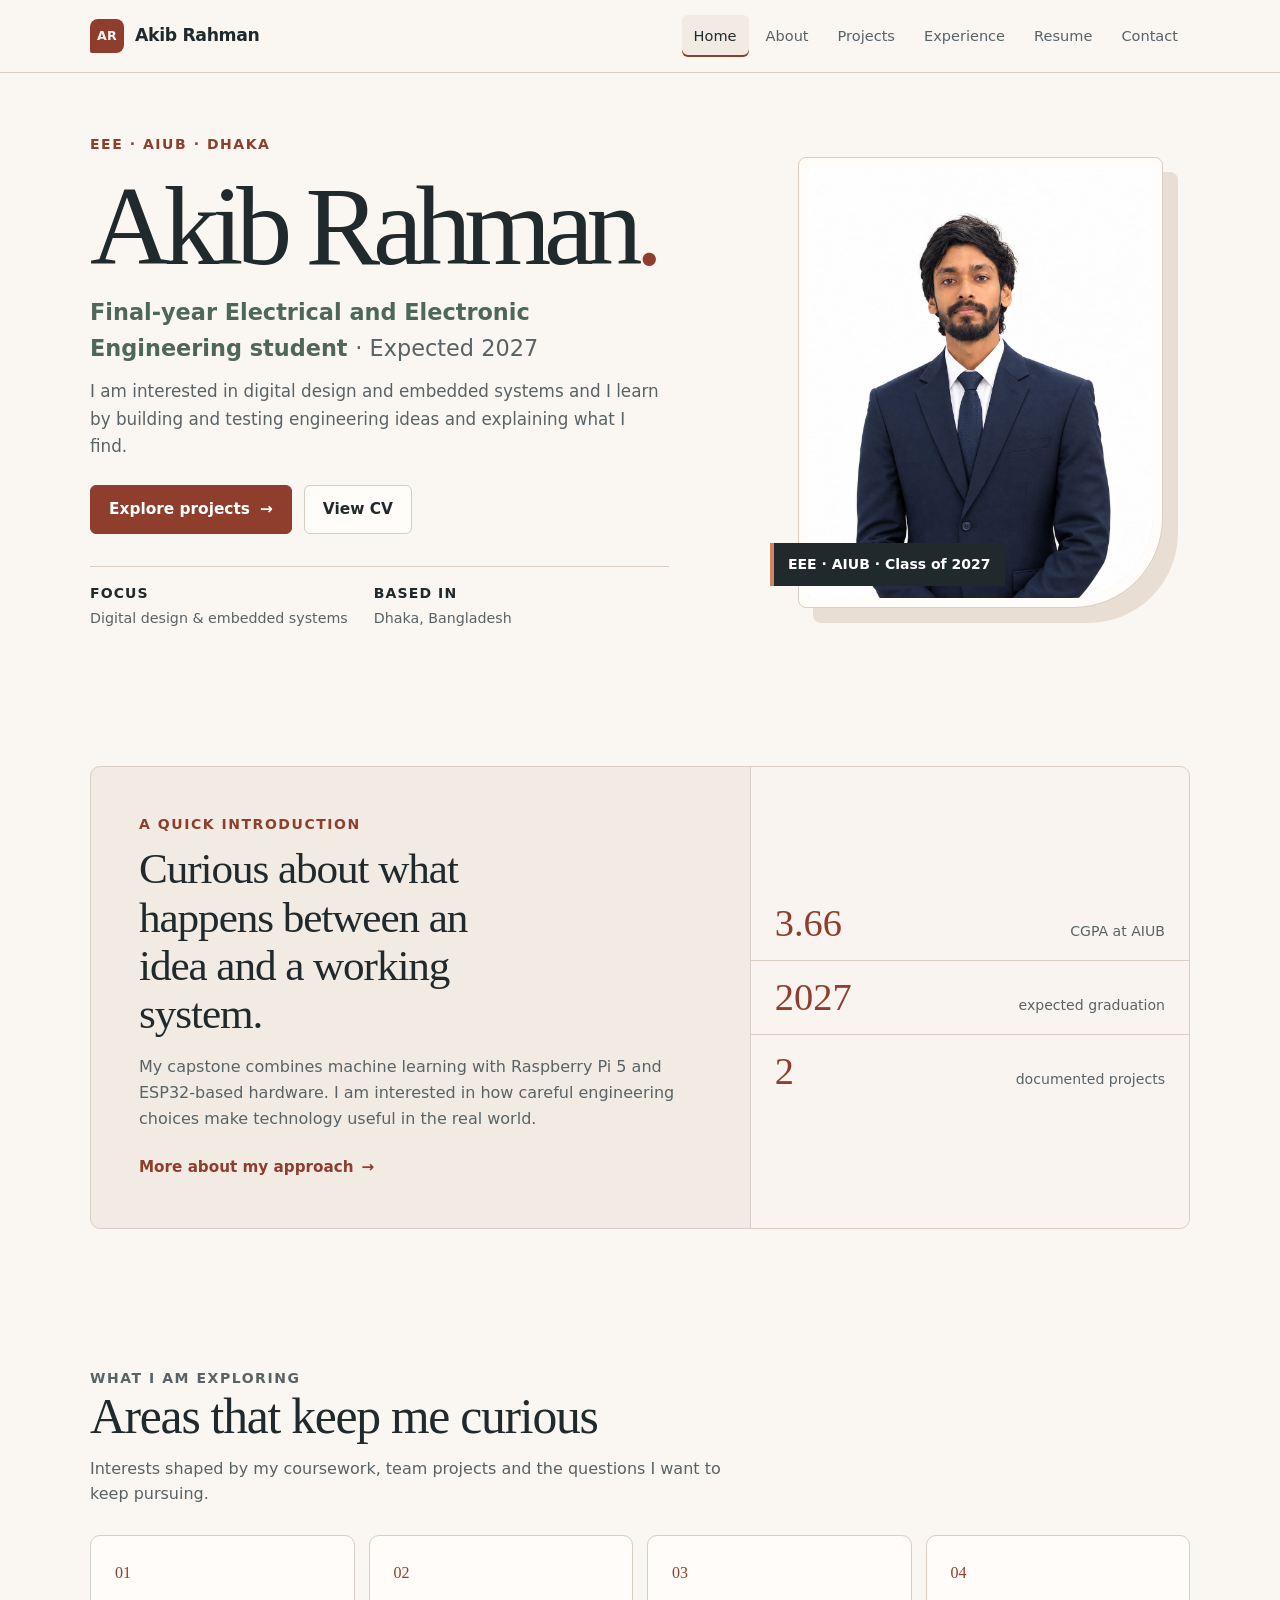
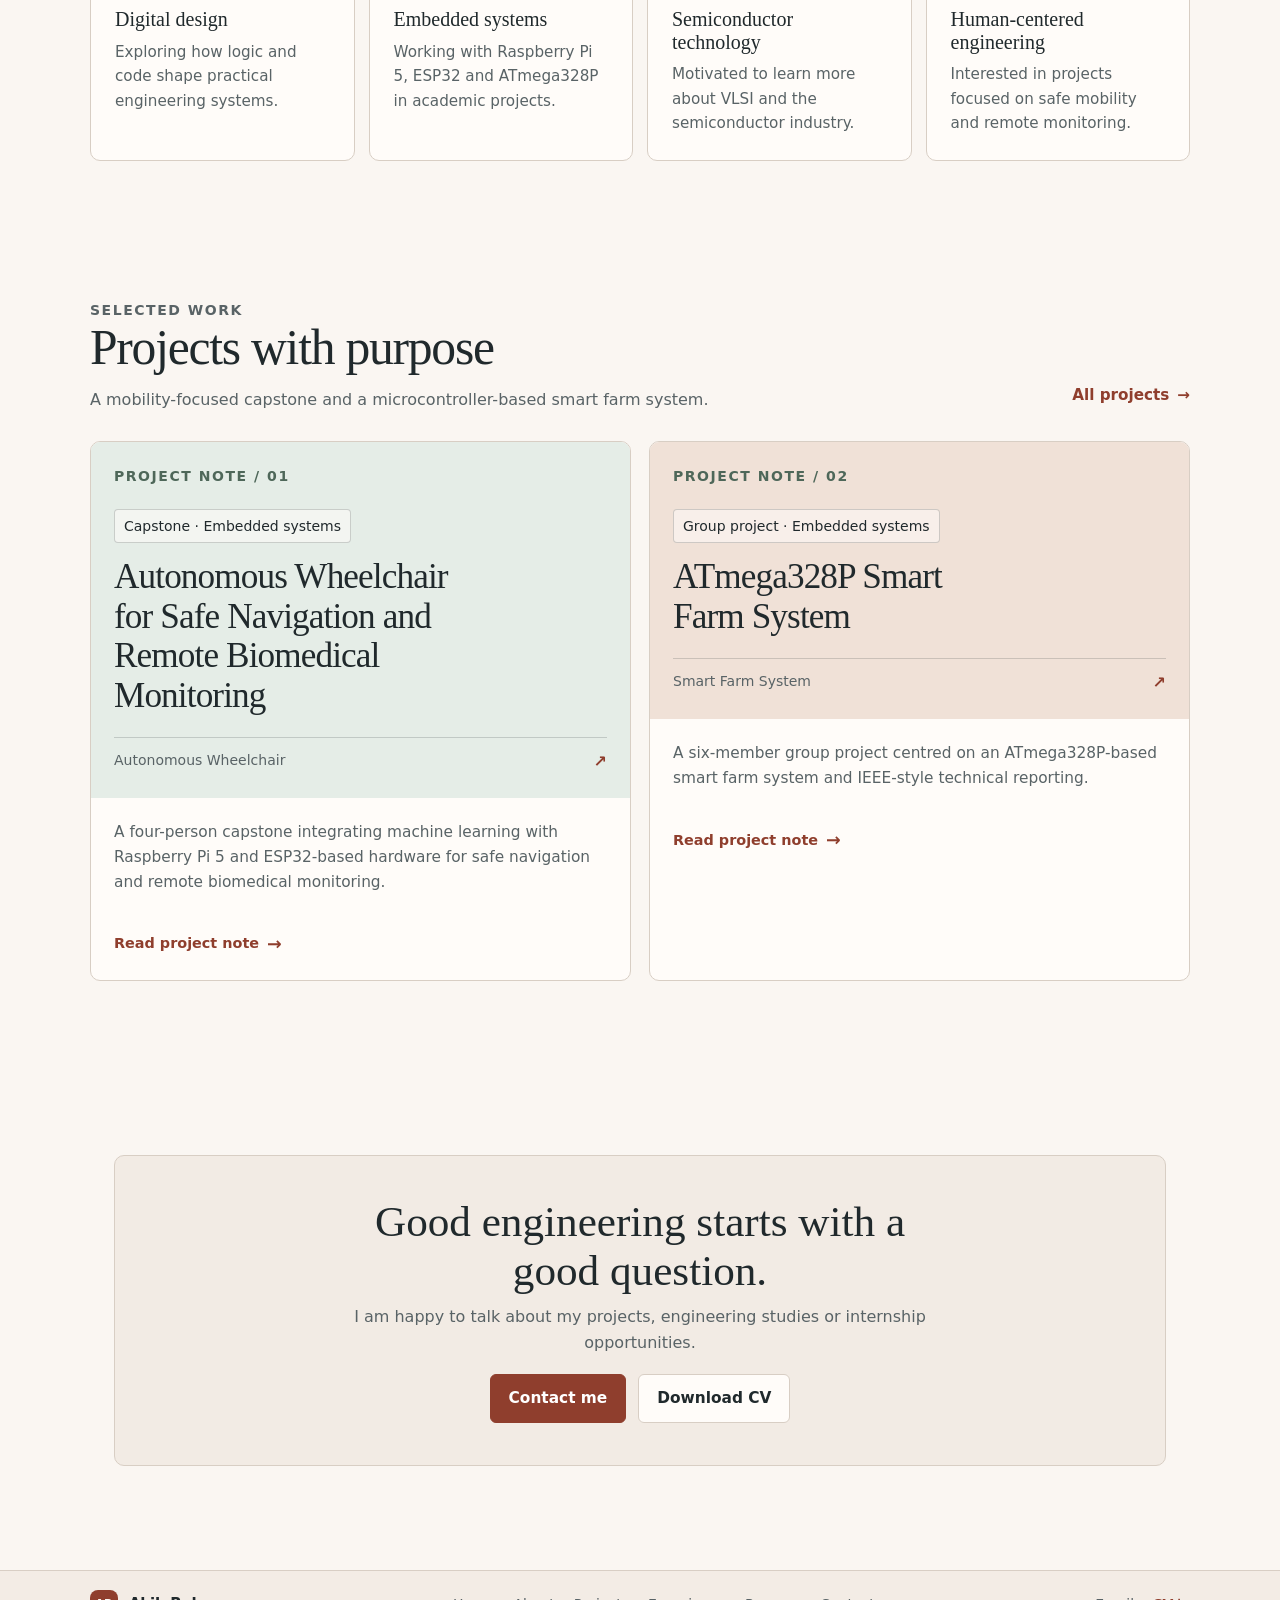
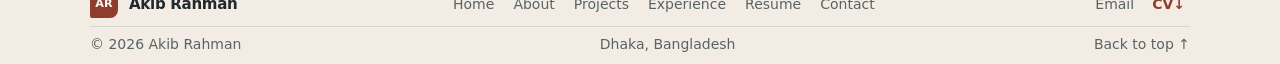
==== index.html @ a90042a3 "Add Akib Rahman portfolio site Co-authored-by: Copilot <223556219+Copilot@users.noreply.github.com>" ====
<!DOCTYPE html>
<html lang="en">
<head>
<meta charset="UTF-8">
<meta name="viewport" content="width=device-width, initial-scale=1">
<meta name="theme-color" content="#FAF6F2">
<title>Home | Akib Rahman</title>
<meta name="description" content="E-portfolio of Akib Rahman, Final-year Electrical and Electronic Engineering student at AIUB.">
<link rel="icon" href="data:image/svg+xml,%3Csvg xmlns='http://www.w3.org/2000/svg' viewBox='0 0 32 32'%3E%3Crect x='3' y='3' width='26' height='26' rx='8' fill='%23B6573F'/%3E%3Ctext x='16' y='21' text-anchor='middle' font-family='Arial' font-size='13' font-weight='700' fill='%23FAF6F2'%3EAR%3C/text%3E%3C/svg%3E">
<link rel="stylesheet" href="style.css">
</head>
<body id="top">
<div id="progress"></div>
<header class="nav">
<div class="wrap nav-in">
<a class="logo" href="index.html"><span class="logo-mark">AR</span>Akib Rahman</a>
<input type="checkbox" id="menuToggle" class="menu-check" aria-label="Toggle navigation menu">
<label for="menuToggle" class="menu-btn"><span></span><span></span><span></span></label>
<nav id="menu">
<ul>
<li><a href="index.html" class="active">Home</a></li>
<li><a href="about.html">About</a></li>
<li><a href="projects.html">Projects</a></li>
<li><a href="experience.html">Experience</a></li>
<li><a href="resume.html">Resume</a></li>
<li><a href="contact.html">Contact</a></li>
</ul>
</nav>
</div>
</header>
<main>
<section class="wrap hero">
<div class="hero-copy">
<p class="hero-hi">EEE · AIUB · DHAKA</p>
<h1>Akib Rahman<span class="hero-period">.</span></h1>
<p class="hero-role">Final-year Electrical and Electronic Engineering student <span>· Expected 2027</span></p>
<p class="hero-text">I am interested in digital design and embedded systems and I learn by building and testing engineering ideas and explaining what I find.</p>
<div class="btn-row"><a class="btn primary" href="projects.html">Explore projects <span aria-hidden="true">→</span></a><a class="btn" href="resume.html">View CV</a></div>
<div class="hero-meta"><span><b>Focus</b> Digital design &amp; embedded systems</span><span><b>Based in</b> Dhaka, Bangladesh</span></div>
</div>
<div class="photo-wrap"><div class="photo-frame"><img src="assets/akib-rahman.jpg" alt="Portrait of Akib Rahman" fetchpriority="high"></div><div class="photo-badge">EEE · AIUB · Class of 2027</div></div>
</section>
<section class="wrap section" aria-labelledby="snapshot-title"><div class="snapshot">
<div class="snapshot-copy"><p class="section-kicker">A quick introduction</p><h2 id="snapshot-title">Curious about what happens between an idea and a working system.</h2><p>My capstone combines machine learning with Raspberry Pi 5 and ESP32-based hardware. I am interested in how careful engineering choices make technology useful in the real world.</p><a class="text-link" href="about.html">More about my approach <span aria-hidden="true">→</span></a></div>
<div class="snapshot-stats">
<div class="snapshot-stat"><b>3.66</b><span>CGPA at AIUB</span></div>
<div class="snapshot-stat"><b>2027</b><span>expected graduation</span></div>
<div class="snapshot-stat"><b>2</b><span>documented projects</span></div>
</div></div></section>
<section class="wrap section interests-section"><div class="section-head"><p class="section-kicker">What I am exploring</p><h2>Areas that keep me curious</h2><p>Interests shaped by my coursework, team projects and the questions I want to keep pursuing.</p></div><div class="grid">
<article class="card interest"><span class="interest-index">01</span><h3>Digital design</h3><p>Exploring how logic and code shape practical engineering systems.</p></article>
<article class="card interest"><span class="interest-index">02</span><h3>Embedded systems</h3><p>Working with Raspberry Pi 5, ESP32 and ATmega328P in academic projects.</p></article>
<article class="card interest"><span class="interest-index">03</span><h3>Semiconductor technology</h3><p>Motivated to learn more about VLSI and the semiconductor industry.</p></article>
<article class="card interest"><span class="interest-index">04</span><h3>Human-centered engineering</h3><p>Interested in projects focused on safe mobility and remote monitoring.</p></article>
</div></section>
<section class="wrap section"><div class="section-head section-head-row"><div><p class="section-kicker">Selected work</p><h2>Projects with purpose</h2><p>A mobility-focused capstone and a microcontroller-based smart farm system.</p></div><a class="text-link" href="projects.html">All projects <span aria-hidden="true">→</span></a></div><div class="projects-grid">
<a class="tile" href="project-autonomous-wheelchair.html">
<div class="tile-cover"><span class="tile-index">PROJECT NOTE / 01</span><span class="tile-cat">Capstone · Embedded systems</span><h3>Autonomous Wheelchair for Safe Navigation and Remote Biomedical Monitoring</h3><span class="tile-cover-footer">Autonomous Wheelchair <b aria-hidden="true">↗</b></span></div>
<div class="tile-body"><p>A four-person capstone integrating machine learning with Raspberry Pi 5 and ESP32-based hardware for safe navigation and remote biomedical monitoring.</p><span class="more">Read project note <b aria-hidden="true">→</b></span></div>
</a>
<a class="tile" href="project-atmega328p-smart-farm.html">
<div class="tile-cover"><span class="tile-index">PROJECT NOTE / 02</span><span class="tile-cat">Group project · Embedded systems</span><h3>ATmega328P Smart Farm System</h3><span class="tile-cover-footer">Smart Farm System <b aria-hidden="true">↗</b></span></div>
<div class="tile-body"><p>A six-member group project centred on an ATmega328P-based smart farm system and IEEE-style technical reporting.</p><span class="more">Read project note <b aria-hidden="true">→</b></span></div>
</a>
</div></section>
<div class="section">
<section class="wrap">
<div class="cta reveal">
<h2>Good engineering starts with a good question.</h2>
<p>I am happy to talk about my projects, engineering studies or internship opportunities.</p>
<div class="btn-row"><a class="btn primary" href="contact.html">Contact me</a><a class="btn" href="assets/Akib_Rahman_CV.pdf" download>Download CV</a></div>
</div>
</section>
</div>
</main>
<footer class="footer">
<div class="wrap footer-inner">
<div class="footer-primary">
<a class="logo footer-logo" href="index.html"><span class="logo-mark">AR</span><span>Akib Rahman</span></a>
<nav class="footer-nav" aria-label="Footer navigation"><ul>
<li><a href="index.html">Home</a></li>
<li><a href="about.html">About</a></li>
<li><a href="projects.html">Projects</a></li>
<li><a href="experience.html">Experience</a></li>
<li><a href="resume.html">Resume</a></li>
<li><a href="contact.html">Contact</a></li>
</ul></nav>
<div class="footer-actions"><a href="mailto:akibrahman499@gmail.com">Email</a><a href="assets/Akib_Rahman_CV.pdf" download>CV <span aria-hidden="true">↓</span></a></div>
</div>
<div class="footer-bottom"><span>© 2026 Akib Rahman</span><span>Dhaka, Bangladesh</span><a class="to-top" href="#top">Back to top ↑</a></div>
</div>
</footer>
</body>
</html>
---- style.css ----
:root {
  color-scheme: light;
  --bg: #FAF6F2;
  --paper: #FFFCF9;
  --surface: #F2EBE4;
  --surface-strong: #E9DED3;
  --ink: #20292C;
  --muted: #596366;
  --line: #D8CEC4;
  --accent: #8F3E2D;
  --accent-soft: #F1DED3;
  --green: #4E6759;
  --radius: 10px;
  --body: "Segoe UI", system-ui, -apple-system, sans-serif;
  --head: Georgia, "Times New Roman", serif;
}
* { box-sizing: border-box; }
html { scroll-behavior: smooth; }
body { margin: 0; background: var(--bg); color: var(--ink); font-family: var(--body); font-size: 16px; line-height: 1.62; overflow-x: hidden; }
img { display: block; max-width: 100%; }
a { color: inherit; }
button, input, textarea { font: inherit; }
ul { list-style: none; margin: 0; padding: 0; }
h1, h2, h3, h4, p { margin-top: 0; }
h1, h2, h3 { font-family: var(--head); line-height: 1.12; font-weight: 500; }
.wrap { width: min(1100px, calc(100% - 48px)); margin-inline: auto; }
:focus-visible { outline: 3px solid var(--accent); outline-offset: 4px; }
::selection { background: #E7B8A4; color: var(--ink); }

/* Editorial navigation */
#progress { position: fixed; z-index: 200; inset: 0 auto auto 0; height: 3px; width: 100%; background: var(--accent); transform: scaleX(0); transform-origin: left; }
@supports (animation-timeline: scroll()) { #progress { animation: grow linear; animation-timeline: scroll(root); } }
.nav { position: sticky; top: 0; z-index: 100; background: rgba(250,246,242,.96); border-bottom: 1px solid var(--line); }
.nav-in { height: 72px; display: flex; align-items: center; justify-content: space-between; gap: 28px; }
.logo { display: inline-flex; align-items: center; gap: 11px; color: var(--ink); text-decoration: none; font-weight: 700; letter-spacing: -.02em; font-size: 1.08rem; white-space: nowrap; }
.logo-mark { width: 34px; height: 34px; display: grid; place-items: center; border-radius: 8px 8px 8px 2px; color: var(--bg); background: var(--accent); font-size: .79rem; letter-spacing: .02em; }
.nav nav ul { display: flex; align-items: center; gap: 5px; }
.nav nav a { display: inline-flex; align-items: center; min-height: 42px; padding: 8px 12px; border-radius: 6px; color: var(--muted); text-decoration: none; font-size: .91rem; transition: color .18s ease, background .18s ease; }
.nav nav a:hover, .nav nav a.active { color: var(--ink); background: var(--surface); }
.nav nav a.active { box-shadow: inset 0 -2px 0 var(--accent); }
.menu-check { position: absolute; width: 1px; height: 1px; opacity: 0; overflow: hidden; }
.menu-btn { display: none; width: 46px; height: 46px; border: 1px solid var(--line); border-radius: 8px; background: var(--paper); cursor: pointer; }
.menu-btn span { display: block; width: 19px; height: 2px; margin: 4px auto; background: var(--ink); transition: transform .18s ease, opacity .18s ease; }
.menu-check:focus-visible + .menu-btn { outline: 3px solid var(--accent); outline-offset: 3px; }
.menu-check:checked + .menu-btn span:first-child { transform: translateY(6px) rotate(45deg); }
.menu-check:checked + .menu-btn span:nth-child(2) { opacity: 0; }
.menu-check:checked + .menu-btn span:last-child { transform: translateY(-6px) rotate(-45deg); }

/* Buttons, labels, and page rhythm */
.btn { display: inline-flex; align-items: center; justify-content: center; gap: 10px; min-height: 48px; padding: 11px 18px; border: 1px solid var(--line); border-radius: 6px; background: var(--paper); color: var(--ink); text-decoration: none; font-size: .96rem; font-weight: 650; transition: background .18s ease, border-color .18s ease, transform .18s ease; }
.btn:hover { border-color: var(--accent); transform: translateY(-1px); }
.btn.primary { background: var(--accent); color: #fff; border-color: var(--accent); }
.btn.primary:hover { background: #753322; border-color: #753322; }
.btn-row { display: flex; flex-wrap: wrap; gap: 12px; margin-top: 25px; }
.tag { display: inline-flex; align-items: center; min-height: 30px; padding: 4px 10px; border: 1px solid var(--line); border-radius: 999px; background: var(--paper); color: var(--muted); font-size: .875rem; }
.tags { display: flex; flex-wrap: wrap; gap: 8px; }
.section { padding-block: 70px; }
.section-head { max-width: 680px; margin-bottom: 28px; }
.section-head h2 { margin-bottom: 11px; font-size: clamp(2rem, 4vw, 3.1rem); letter-spacing: -.025em; }
.section-head p { max-width: 62ch; margin-bottom: 0; color: var(--muted); }
.section-kicker, .hero-hi { color: var(--accent); text-transform: uppercase; letter-spacing: .11em; font-size: .875rem; line-height: 1.4; font-weight: 750; }
.section-kicker { margin-bottom: 11px; }
.page-hero { padding: 64px 0 18px; }
.page-hero h1 { max-width: 880px; margin-bottom: 13px; font-size: clamp(2.5rem, 6vw, 4.35rem); letter-spacing: -.035em; }
.page-hero p { max-width: 65ch; margin-bottom: 0; color: var(--muted); font-size: 1.06rem; }
.crumb { display: inline-block; margin-bottom: 22px; color: var(--accent); text-decoration: none; font-size: .95rem; font-weight: 650; }
.crumb:hover { text-decoration: underline; text-underline-offset: 4px; }

/* Home: portrait-led introduction */
.hero { display: grid; grid-template-columns: 1.16fr .84fr; align-items: center; gap: clamp(40px, 8vw, 104px); min-height: 590px; padding-block: 62px 66px; }
.hero-hi { margin-bottom: 19px; }
.hero h1 { max-width: 760px; margin-bottom: 15px; font-size: clamp(3.7rem, 8.8vw, 7rem); letter-spacing: -.065em; line-height: .94; }
.hero-period { color: var(--accent); }
.hero-role { max-width: 600px; margin-bottom: 12px; color: var(--green); font-size: clamp(1.14rem, 2vw, 1.4rem); font-weight: 650; }
.hero-role span { color: var(--muted); font-weight: 450; }
.hero-text { max-width: 54ch; margin-bottom: 0; color: var(--muted); font-size: 1.05rem; }
.photo-wrap { position: relative; width: min(100%, 365px); margin-inline: auto; }
.photo-frame { padding: 9px; background: var(--paper); border: 1px solid var(--line); border-radius: 8px 8px 90px 8px; box-shadow: 15px 15px 0 var(--surface-strong); }
.photo-frame img { width: 100%; aspect-ratio: 4 / 5; object-fit: cover; object-position: center 32%; border-radius: 4px 4px 82px 4px; background: var(--surface); }
.photo-badge { position: absolute; left: -28px; bottom: 22px; max-width: calc(100% + 20px); padding: 10px 14px; background: var(--ink); color: #fff; border-left: 4px solid #D28363; font-size: .875rem; font-weight: 650; }
.hero-meta { display: flex; flex-wrap: wrap; gap: 10px 26px; margin-top: 32px; padding-top: 15px; border-top: 1px solid var(--line); color: var(--muted); font-size: .89rem; }
.hero-meta b { display: block; margin-bottom: 2px; color: var(--ink); font-size: .875rem; text-transform: uppercase; letter-spacing: .08em; }

/* Editorial snapshot and interests */
.snapshot { display: grid; grid-template-columns: 1.2fr .8fr; background: var(--surface); border: 1px solid var(--line); border-radius: var(--radius); overflow: hidden; }
.snapshot-copy { padding: clamp(25px, 4.5vw, 48px); }
.snapshot-copy h2 { max-width: 16ch; margin-bottom: 15px; font-size: clamp(1.8rem, 3.5vw, 2.7rem); letter-spacing: -.025em; }
.snapshot-copy > p:not(.section-kicker) { max-width: 56ch; color: var(--muted); }
.text-link { display: inline-flex; align-items: center; gap: 8px; color: var(--accent); text-decoration: none; font-size: .95rem; font-weight: 700; }
.text-link:hover { text-decoration: underline; text-underline-offset: 4px; }
.snapshot-copy .text-link { margin-top: 8px; }
.snapshot-stats { display: grid; align-content: center; border-left: 1px solid var(--line); background: rgba(255,252,249,.58); }
.snapshot-stat { display: flex; align-items: baseline; justify-content: space-between; gap: 14px; padding: 17px 24px; border-bottom: 1px solid var(--line); }
.snapshot-stat:last-child { border-bottom: 0; }
.snapshot-stat b { color: var(--accent); font-family: var(--head); font-size: clamp(1.8rem, 3vw, 2.6rem); font-weight: 500; line-height: 1; }
.snapshot-stat span { max-width: 150px; color: var(--muted); text-align: right; font-size: .88rem; }
.grid { display: grid; grid-template-columns: repeat(auto-fit, minmax(230px, 1fr)); gap: 14px; }
.card { padding: 24px; border: 1px solid var(--line); border-radius: var(--radius); background: var(--paper); }
.interest { min-height: 185px; }
.interest-index { display: block; margin-bottom: 22px; color: var(--accent); font-family: var(--head); font-size: 1rem; }
.interest h3, .card h3 { margin-bottom: 9px; font-size: 1.25rem; }
.interest p, .card p { margin-bottom: 0; color: var(--muted); font-size: .95rem; }
.section-head-row { display: flex; align-items: end; justify-content: space-between; gap: 25px; max-width: none; }
.section-head-row .text-link { flex: none; margin-bottom: 5px; }

/* Project cards: typographic covers, never mock project evidence */
.projects-grid { display: grid; grid-template-columns: repeat(2, minmax(0, 1fr)); gap: 18px; }
.tile { display: flex; flex-direction: column; min-width: 0; overflow: hidden; border: 1px solid var(--line); border-radius: var(--radius); background: var(--paper); color: inherit; text-decoration: none; transition: transform .18s ease, box-shadow .18s ease, border-color .18s ease; }
.tile:hover { transform: translateY(-3px); border-color: #B9A99A; box-shadow: 0 10px 24px rgba(45,36,29,.08); }
.tile-cover { position: relative; display: flex; flex-direction: column; justify-content: space-between; min-height: 245px; padding: 23px; overflow: hidden; background: #E5EDE7; }
.tile:nth-child(even) .tile-cover { background: #F0E1D7; }
.tile-index { color: var(--green); font-size: .875rem; font-weight: 750; letter-spacing: .11em; text-transform: uppercase; }
.tile-cat { display: inline-flex; align-self: flex-start; max-width: 100%; margin-top: 21px; padding: 5px 9px; border: 1px solid rgba(32,41,44,.2); border-radius: 4px; color: var(--ink); background: rgba(255,252,249,.55); font-size: .875rem; }
.tile-cover h3 { max-width: 19ch; margin: 14px 0 0; font-size: clamp(1.55rem, 3vw, 2.2rem); letter-spacing: -.025em; }
.tile-cover-footer { display: flex; justify-content: space-between; gap: 12px; margin-top: 22px; padding-top: 11px; border-top: 1px solid rgba(32,41,44,.18); color: var(--muted); font-size: .875rem; }
.tile-cover-footer b { color: var(--accent); font-size: 1rem; }
.tile-img { position: relative; min-height: 220px; overflow: hidden; background: var(--surface); }
.tile-img img { width: 100%; height: 100%; min-height: 220px; object-fit: cover; }
.tile-body { display: flex; flex: 1; flex-direction: column; gap: 20px; padding: 22px 23px; }
.tile-body p { color: var(--muted); font-size: .96rem; }
.more { display: inline-flex; align-items: center; gap: 8px; color: var(--accent); font-weight: 700; font-size: .9rem; }
.more b { font-size: 1.1rem; }

/* Project details */
.detail { display: grid; grid-template-columns: minmax(0, 1.55fr) minmax(235px, .65fr); gap: 34px; align-items: start; }
.gallery { display: grid; grid-template-columns: repeat(2, minmax(0, 1fr)); gap: 14px; }
.gallery figure { overflow: hidden; margin: 0; border: 1px solid var(--line); border-radius: 8px; background: var(--paper); }
.gallery figure a { display: block; color: inherit; text-decoration: none; }
.gallery img { width: 100%; aspect-ratio: 4 / 3; object-fit: contain; background: var(--surface); }
.gallery figcaption { padding: 11px 13px; color: var(--muted); font-size: .875rem; }
.side-box { position: sticky; top: 95px; }
.side-box h3 { margin: 0 0 10px; font-size: 1rem; }
.side-box .tags { margin-bottom: 24px; }
.text-block { margin-top: 6px; }
.text-block h2 { margin: 0 0 14px; font-size: 1.75rem; }
.text-block h2:not(:first-child) { margin-top: 34px; }
.text-block p { max-width: 72ch; margin: 0 0 14px; color: var(--muted); }
.check { padding: 0; }
.check li { position: relative; margin-bottom: 10px; padding-left: 26px; }
.check li::before { position: absolute; left: 1px; top: .16em; color: var(--accent); content: "—"; font-weight: 700; }
.pager { display: flex; gap: 12px; margin-top: 34px; }
.pager a { flex: 1; min-width: 0; padding: 16px; border: 1px solid var(--line); border-radius: 8px; background: var(--paper); text-decoration: none; }
.pager a:hover { border-color: var(--accent); }
.pager small { display: block; margin-bottom: 5px; color: var(--muted); font-size: .875rem; }
.pager a.next { text-align: right; }
.lightbox { position: fixed; inset: 0; z-index: 500; display: none; place-items: center; padding: 24px; background: rgba(24,29,30,.94); color: #fff; text-align: center; text-decoration: none; }
.lightbox:target { display: grid; }
.lightbox img { max-width: min(90vw, 1050px); max-height: 80vh; margin: 0 auto; border-radius: 8px; background: #fff; }
.lightbox p { margin: 12px 0 0; color: #fff; }

/* About and experience */
.about { display: grid; grid-template-columns: .65fr 1.35fr; align-items: center; gap: clamp(38px, 7vw, 86px); }
.about-photo { max-width: 300px; }
.photo-caption { margin: 18px 0 0; color: var(--muted); font-size: .9rem; }
.about-copy > p:not(.section-kicker) { max-width: 67ch; margin-bottom: 16px; color: var(--muted); }
.about-copy .tags { margin-top: 23px; }
.timeline { margin-left: 9px; padding-left: 27px; border-left: 1px solid var(--line); }
.t-item { position: relative; margin-bottom: 13px; padding: 22px 24px; }
.t-item::before { position: absolute; left: -34px; top: 29px; width: 12px; height: 12px; border: 3px solid var(--bg); border-radius: 50%; background: var(--accent); box-shadow: 0 0 0 1px var(--accent); content: ""; }
.t-item small { display: block; margin-bottom: 10px; color: var(--accent); font-size: .875rem; font-weight: 700; }
.t-item p + p { margin-top: 5px; }
.t-item .tag { margin-top: 11px; }
.coursework { margin-top: 14px !important; font-size: .91rem !important; }
.skill-card h3 { margin-bottom: 16px; color: var(--accent); }
.experience-layout > .section-head { margin-bottom: 26px; }

/* Resume and contact */
.resume-layout { display: grid; grid-template-columns: .72fr 1.28fr; gap: 18px; align-items: stretch; }
.resume-copy { display: flex; flex-direction: column; justify-content: center; padding: clamp(24px, 4vw, 42px); background: var(--surface); }
.resume-copy h2 { margin: 8px 0 13px; font-size: clamp(2rem, 4vw, 3rem); }
.resume-copy p:not(.resume-kicker) { color: var(--muted); }
.resume-kicker { color: var(--accent); font-size: .875rem; font-weight: 700; }
.resume-viewer { padding: 8px; }
.resume-preview-link { display: block; border: 1px solid var(--line); border-radius: 5px; overflow: hidden; background: #fff; }
.resume-preview { width: 100%; height: auto; }
.resume-fallback { margin: 11px 6px 5px; color: var(--muted); font-size: .88rem; }
.resume-fallback a { color: var(--accent); }
.contact-section { display: grid; grid-template-columns: .82fr 1.18fr; gap: clamp(28px, 6vw, 74px); align-items: start; }
.contact-intro h2 { max-width: 11ch; margin-bottom: 13px; font-size: clamp(2.4rem, 5vw, 4rem); }
.contact-intro > p:not(.section-kicker) { max-width: 40ch; margin-bottom: 22px; color: var(--muted); }
.info-link { display: flex; align-items: center; gap: 14px; min-height: 74px; margin-bottom: 9px; padding: 12px 15px; border: 1px solid var(--line); border-radius: 8px; background: var(--paper); text-decoration: none; }
.info-link:hover { border-color: var(--accent); }
.info-link small { display: block; margin-bottom: 2px; color: var(--muted); font-size: .875rem; }
.info-link strong { display: block; overflow-wrap: anywhere; font-weight: 650; }
.ico { flex: 0 0 40px; display: grid; place-items: center; width: 40px; height: 40px; border-radius: 7px; background: var(--accent-soft); color: var(--accent); font-size: .875rem; font-weight: 750; }
.info-arrow { margin-left: auto; color: var(--accent); }
.cv-card { display: flex; align-items: center; justify-content: space-between; gap: 18px; margin-top: 17px; padding: 21px; border: 1px solid var(--line); border-radius: 8px; background: var(--surface); }
.cv-card h3 { margin-bottom: 5px; font-size: 1.35rem; }
.cv-card p:not(.section-kicker) { color: var(--muted); font-size: .9rem; }
.cv-card .section-kicker { margin-bottom: 6px; }

/* Closing callout and compact universal footer */
.cta { width: min(1100px, calc(100% - 48px)); margin: 34px auto 0; padding: clamp(26px, 4vw, 42px); border: 1px solid var(--line); border-radius: var(--radius); background: var(--surface); }
.cta h2 { max-width: 25ch; margin: 0 auto 9px; font-size: clamp(1.8rem, 3.5vw, 2.7rem); text-align: center; }
.cta p { max-width: 58ch; margin: 0 auto; color: var(--muted); text-align: center; }
.cta .btn-row { justify-content: center; margin-top: 18px; }
.footer { margin-top: 34px; border-top: 1px solid var(--line); background: #F3ECE5; }
.footer-inner { padding-block: 12px 9px; }
.footer-primary { display: flex; min-height: 43px; align-items: center; justify-content: space-between; gap: 18px; }
.footer-logo { font-size: .94rem; }
.footer-logo .logo-mark { width: 28px; height: 28px; font-size: .7rem; }
.footer-nav ul { display: flex; flex-wrap: wrap; justify-content: center; gap: 2px 9px; }
.footer-nav a, .footer-actions a { display: inline-flex; align-items: center; min-height: 34px; padding: 4px 5px; color: var(--muted); text-decoration: none; font-size: .875rem; }
.footer-nav a:hover, .footer-actions a:hover { color: var(--accent); text-decoration: underline; text-underline-offset: 3px; }
.footer-actions { display: flex; align-items: center; gap: 8px; }
.footer-actions a:last-child { color: var(--accent); font-weight: 700; }
.footer-bottom { display: flex; align-items: center; justify-content: space-between; gap: 12px; min-height: 28px; padding-top: 6px; border-top: 1px solid rgba(32,41,44,.12); color: var(--muted); font-size: .875rem; }
.to-top { color: var(--muted); text-decoration: none; }
.to-top:hover { color: var(--accent); }

/* Small screens, visible keyboard focus, and reduced motion */
@keyframes grow { to { transform: scaleX(1); } }
@media (max-width: 900px) {
  .hero { min-height: 0; gap: 46px; padding-block: 52px 58px; }
  .hero h1 { font-size: clamp(3.5rem, 9vw, 5.5rem); }
  .detail { grid-template-columns: minmax(0, 1fr) 250px; gap: 22px; }
  .resume-layout { grid-template-columns: 1fr; }
  .resume-copy { min-height: 250px; }
  .footer-primary { flex-wrap: wrap; }
}
@media (max-width: 760px) {
  .wrap { width: min(100% - 36px, 640px); }
  .nav-in { height: 66px; }
  .menu-btn { display: block; }
  .nav nav { position: absolute; top: 66px; left: 0; right: 0; max-height: 0; overflow: hidden; visibility: hidden; border-bottom: 0 solid var(--line); background: var(--bg); transition: max-height .22s ease, border-width .22s ease, visibility .22s ease; }
  #menuToggle:checked + .menu-btn + #menu { max-height: 400px; visibility: visible; border-bottom-width: 1px; }
  .nav nav ul { display: grid; grid-template-columns: repeat(2, minmax(0, 1fr)); gap: 4px; padding: 12px 18px 17px; }
  .nav nav a { min-height: 44px; padding-inline: 12px; }
  .hero { grid-template-columns: 1fr .75fr; gap: 30px; padding-block: 48px 45px; }
  .hero h1 { font-size: clamp(3.1rem, 9vw, 4.8rem); }
  .photo-badge { left: -13px; bottom: 15px; }
  .snapshot { grid-template-columns: 1fr; }
  .snapshot-stats { grid-template-columns: repeat(3, 1fr); border-top: 1px solid var(--line); border-left: 0; }
  .snapshot-stat { display: block; padding: 16px 12px; border-right: 1px solid var(--line); border-bottom: 0; }
  .snapshot-stat:last-child { border-right: 0; }
  .snapshot-stat span { display: block; max-width: none; margin-top: 6px; text-align: left; }
  .detail { grid-template-columns: 1fr; }
  .side-box { position: static; }
  .contact-section { grid-template-columns: 1fr; }
  .contact-intro h2 { max-width: 18ch; }
  .footer-primary { justify-content: space-between; }
  .footer-nav { order: 3; flex: 1 0 100%; }
  .footer-nav ul { justify-content: flex-start; }
}
@media (max-width: 560px) {
  body { font-size: 16px; }
  .wrap { width: calc(100% - 32px); }
  .section { padding-block: 49px; }
  .page-hero { padding-top: 45px; }
  .hero { grid-template-columns: 1fr; gap: 34px; padding-top: 36px; }
  .hero-copy { order: 2; }
  .photo-wrap { order: 1; width: min(74%, 270px); }
  .photo-badge { left: -18px; bottom: 12px; }
  .hero h1 { font-size: clamp(3.3rem, 13vw, 4.9rem); }
  .hero-meta { gap: 12px 22px; }
  .snapshot-copy { padding: 23px; }
  .snapshot-stats { grid-template-columns: 1fr; }
  .snapshot-stat { display: flex; align-items: baseline; justify-content: space-between; padding: 13px 20px; border-right: 0; border-bottom: 1px solid var(--line); }
  .snapshot-stat:last-child { border-bottom: 0; }
  .snapshot-stat span { margin-top: 0; text-align: right; }
  .grid, .projects-grid { grid-template-columns: 1fr; }
  .interest { min-height: 0; }
  .section-head-row { align-items: flex-start; flex-direction: column; }
  .tile-cover { min-height: 220px; }
  .about { grid-template-columns: 1fr; gap: 33px; }
  .about-photo { width: min(72%, 260px); }
  .timeline { margin-left: 5px; padding-left: 21px; }
  .t-item::before { left: -28px; }
  .t-item { padding: 20px; }
  .gallery { grid-template-columns: 1fr; }
  .pager { flex-direction: column; }
  .pager a.next { text-align: left; }
  .resume-preview { width: 100%; height: auto; }
  .cv-card { align-items: flex-start; flex-direction: column; }
  .cta { width: calc(100% - 32px); }
  .footer-inner { padding-block: 11px 8px; }
  .footer-primary { align-items: flex-start; gap: 5px 10px; }
  .footer-nav ul { gap: 0 7px; }
  .footer-bottom { flex-wrap: wrap; justify-content: flex-start; font-size: .875rem; }
  .footer-bottom > span:nth-child(2) { margin-left: auto; }
}
@media (prefers-reduced-motion: reduce) {
  *, *::before, *::after { scroll-behavior: auto !important; animation-duration: .01ms !important; animation-iteration-count: 1 !important; transition-duration: .01ms !important; }
}

@keyframes wordShow{
0%{opacity:0;transform:translateY(10px)}
2.500000%{opacity:1;transform:none}
21.250000%{opacity:1;transform:none}
25.000000%{opacity:0;transform:translateY(-10px)}
100%{opacity:0}
}
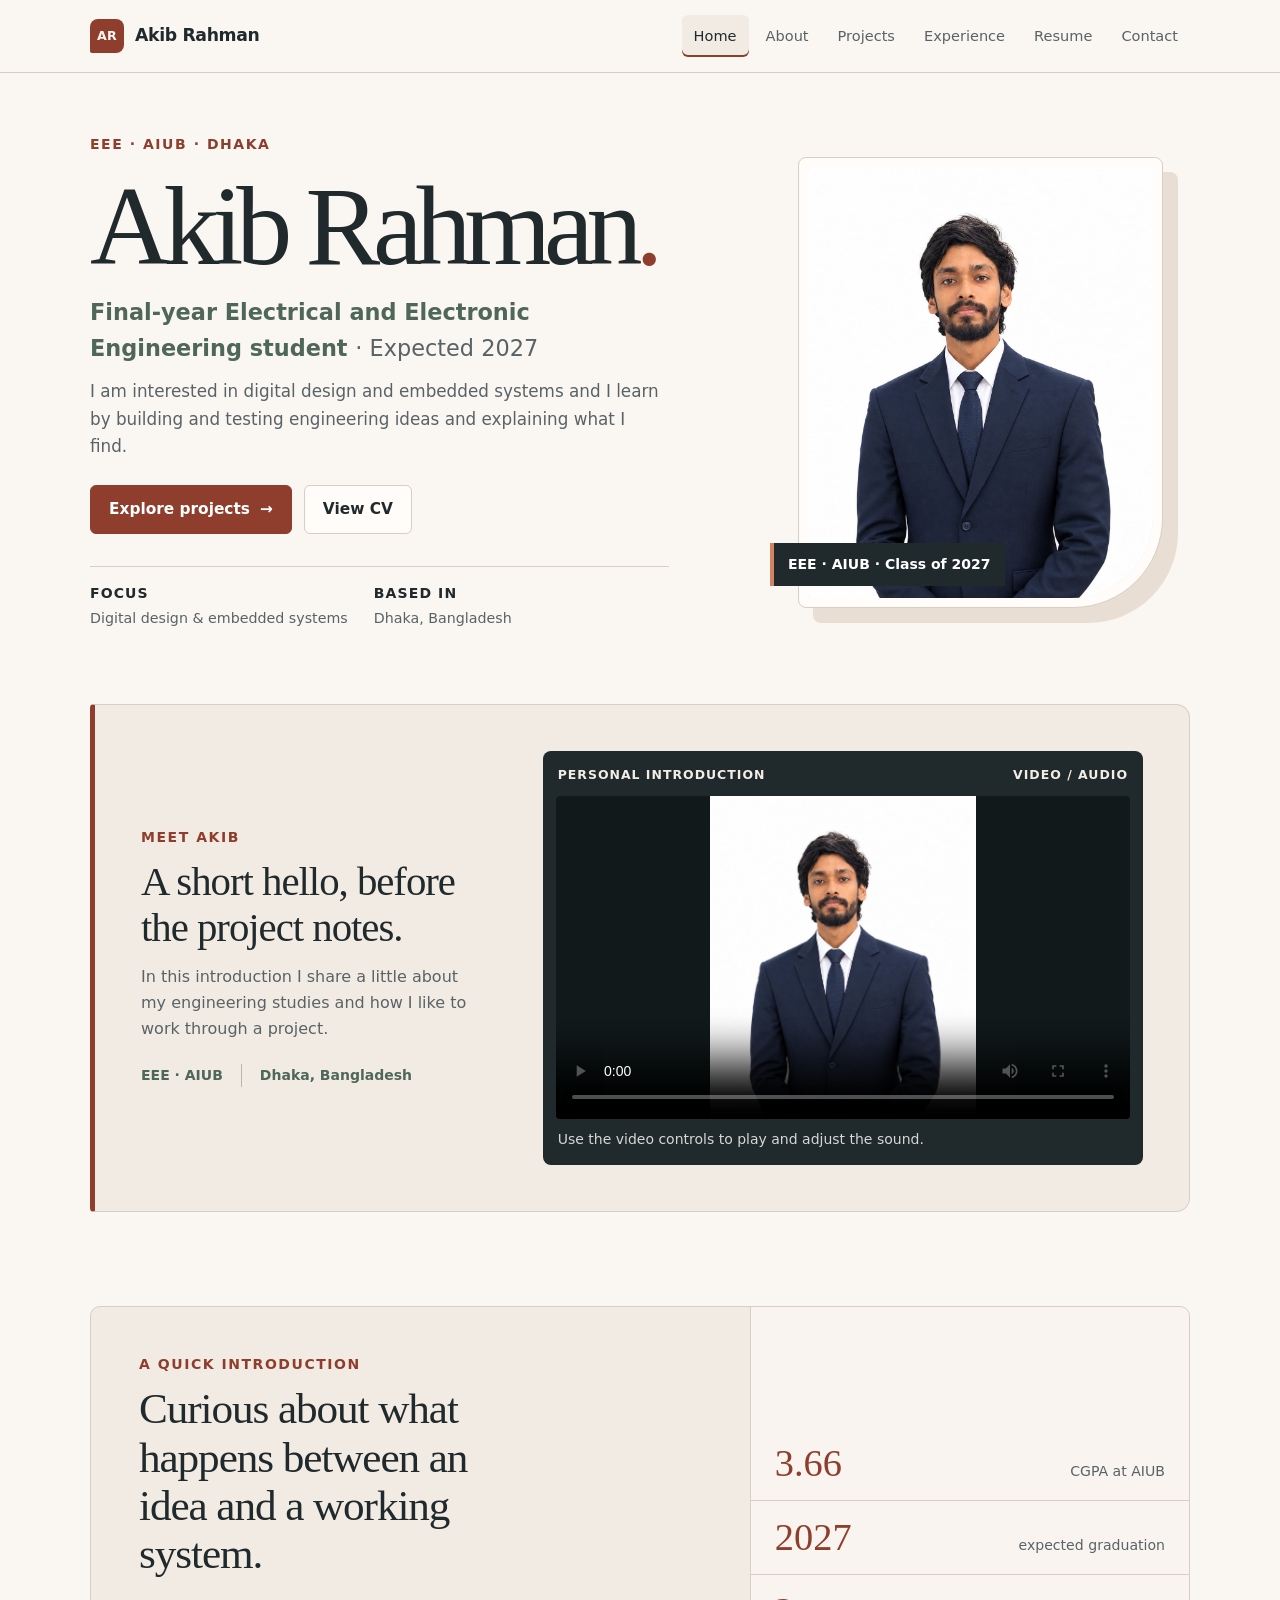
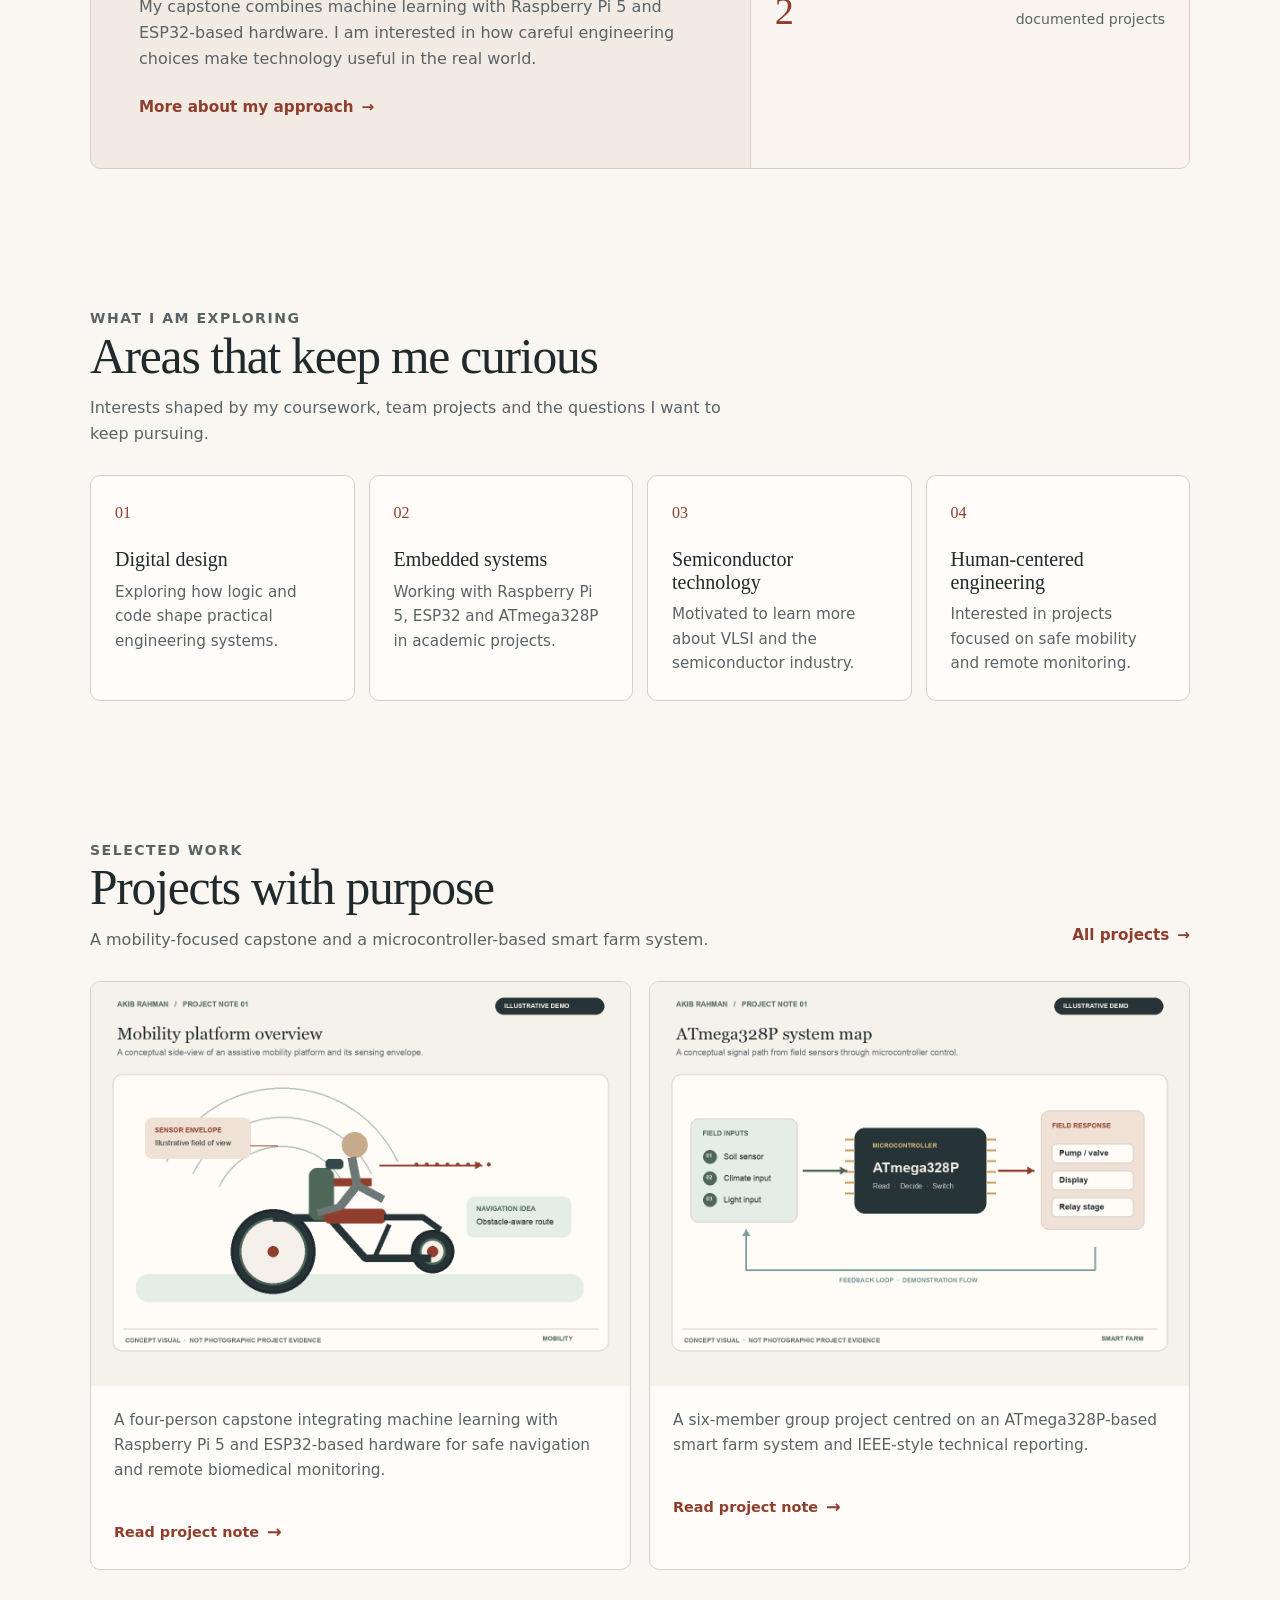
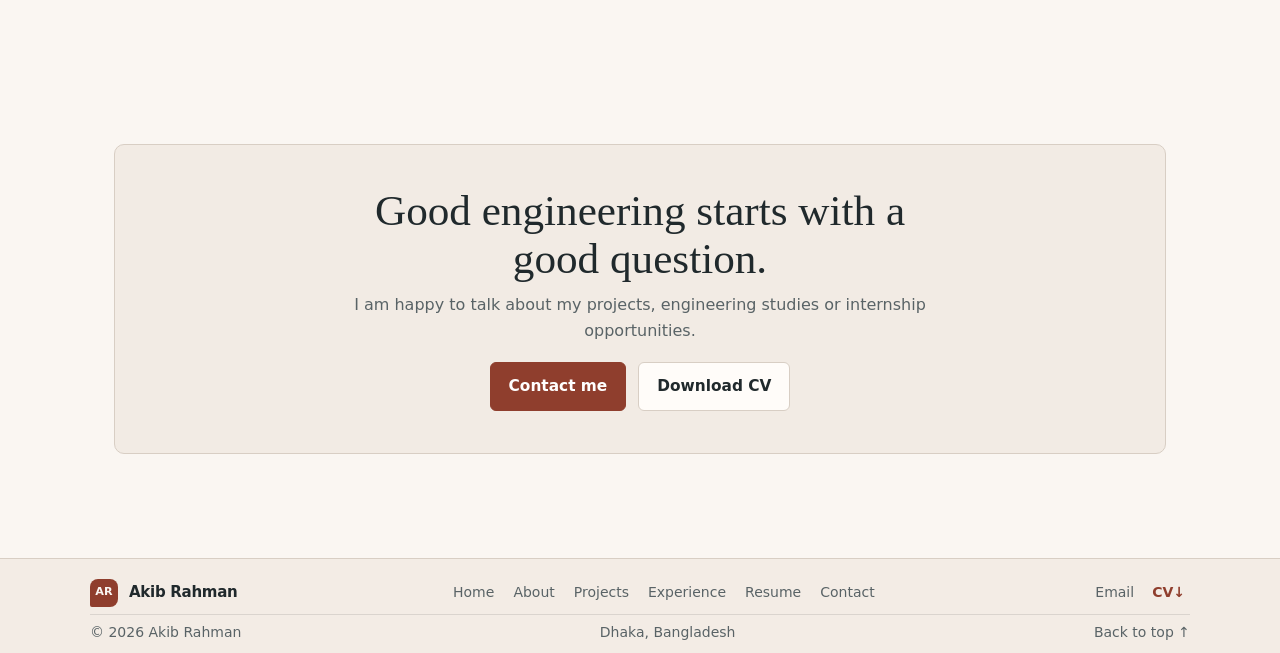
==== commit cdbb7d96: "Update portfolio website assets and pages Co-authored-by: Copilot <223556219+Copilot@users.noreply.g" ====
--- a/index.html
+++ b/index.html
@@ -40,6 +40,10 @@
 </div>
 <div class="photo-wrap"><div class="photo-frame"><img src="assets/akib-rahman.jpg" alt="Portrait of Akib Rahman" fetchpriority="high"></div><div class="photo-badge">EEE · AIUB · Class of 2027</div></div>
 </section>
+<section class="wrap intro-feature" aria-labelledby="intro-title">
+<div class="intro-feature-copy"><p class="section-kicker">Meet Akib</p><h2 id="intro-title">A short hello, before the project notes.</h2><p>In this introduction I share a little about my engineering studies and how I like to work through a project.</p><div class="intro-feature-meta"><span>EEE · AIUB</span><span>Dhaka, Bangladesh</span></div></div>
+<div class="intro-feature-player"><div class="intro-player-heading"><span>PERSONAL INTRODUCTION</span><span>VIDEO / AUDIO</span></div><video controls playsinline preload="metadata" poster="assets/akib-rahman.jpg" aria-label="Introduction video from Akib Rahman"><source src="assets/Akib_Rahman_Intro.mp4" type="video/mp4"><p>Your browser does not support this video. <a href="assets/Akib_Rahman_Intro.mp4">Download the introduction video</a>.</p></video><p class="intro-player-note">Use the video controls to play and adjust the sound.</p></div>
+</section>
 <section class="wrap section" aria-labelledby="snapshot-title"><div class="snapshot">
 <div class="snapshot-copy"><p class="section-kicker">A quick introduction</p><h2 id="snapshot-title">Curious about what happens between an idea and a working system.</h2><p>My capstone combines machine learning with Raspberry Pi 5 and ESP32-based hardware. I am interested in how careful engineering choices make technology useful in the real world.</p><a class="text-link" href="about.html">More about my approach <span aria-hidden="true">→</span></a></div>
 <div class="snapshot-stats">
@@ -55,11 +59,11 @@
 </div></section>
 <section class="wrap section"><div class="section-head section-head-row"><div><p class="section-kicker">Selected work</p><h2>Projects with purpose</h2><p>A mobility-focused capstone and a microcontroller-based smart farm system.</p></div><a class="text-link" href="projects.html">All projects <span aria-hidden="true">→</span></a></div><div class="projects-grid">
 <a class="tile" href="project-autonomous-wheelchair.html">
-<div class="tile-cover"><span class="tile-index">PROJECT NOTE / 01</span><span class="tile-cat">Capstone · Embedded systems</span><h3>Autonomous Wheelchair for Safe Navigation and Remote Biomedical Monitoring</h3><span class="tile-cover-footer">Autonomous Wheelchair <b aria-hidden="true">↗</b></span></div>
+<div class="tile-img"><img src="projects/autonomous-wheelchair/wheelchair-demo-01.png" alt="Autonomous Wheelchair for Safe Navigation and Remote Biomedical Monitoring" loading="eager"></div>
 <div class="tile-body"><p>A four-person capstone integrating machine learning with Raspberry Pi 5 and ESP32-based hardware for safe navigation and remote biomedical monitoring.</p><span class="more">Read project note <b aria-hidden="true">→</b></span></div>
 </a>
 <a class="tile" href="project-atmega328p-smart-farm.html">
-<div class="tile-cover"><span class="tile-index">PROJECT NOTE / 02</span><span class="tile-cat">Group project · Embedded systems</span><h3>ATmega328P Smart Farm System</h3><span class="tile-cover-footer">Smart Farm System <b aria-hidden="true">↗</b></span></div>
+<div class="tile-img"><img src="projects/atmega328p-smart-farm/farm-demo-01.png" alt="ATmega328P Smart Farm System" loading="eager"></div>
 <div class="tile-body"><p>A six-member group project centred on an ATmega328P-based smart farm system and IEEE-style technical reporting.</p><span class="more">Read project note <b aria-hidden="true">→</b></span></div>
 </a>
 </div></section>
--- a/style.css
+++ b/style.css
@@ -81,6 +81,17 @@
 .photo-badge { position: absolute; left: -28px; bottom: 22px; max-width: calc(100% + 20px); padding: 10px 14px; background: var(--ink); color: #fff; border-left: 4px solid #D28363; font-size: .875rem; font-weight: 650; }
 .hero-meta { display: flex; flex-wrap: wrap; gap: 10px 26px; margin-top: 32px; padding-top: 15px; border-top: 1px solid var(--line); color: var(--muted); font-size: .89rem; }
 .hero-meta b { display: block; margin-bottom: 2px; color: var(--ink); font-size: .875rem; text-transform: uppercase; letter-spacing: .08em; }
+
+/* Akib's video feature: a restrained editorial frame distinct from the hero */
+.intro-feature { display: grid; grid-template-columns: .72fr 1.28fr; align-items: center; gap: clamp(28px, 5vw, 64px); margin-block: 8px 24px; padding: clamp(24px, 4vw, 46px); border: 1px solid var(--line); border-left: 5px solid var(--accent); border-radius: 4px 14px 14px 4px; background: var(--surface); }
+.intro-feature-copy h2 { max-width: 16ch; margin-bottom: 14px; font-size: clamp(1.8rem, 3.4vw, 2.55rem); letter-spacing: -.025em; }
+.intro-feature-copy > p:not(.section-kicker) { max-width: 43ch; margin-bottom: 0; color: var(--muted); }
+.intro-feature-meta { display: flex; flex-wrap: wrap; gap: 8px 18px; margin-top: 22px; color: var(--green); font-size: .875rem; font-weight: 700; }
+.intro-feature-meta span + span { padding-left: 18px; border-left: 1px solid #BEB3A9; }
+.intro-feature-player { min-width: 0; padding: 13px; border-radius: 8px; background: var(--ink); }
+.intro-player-heading { display: flex; flex-wrap: wrap; justify-content: space-between; gap: 7px 16px; margin: 1px 2px 11px; color: #F3EDE6; font-size: .78rem; font-weight: 700; letter-spacing: .08em; }
+.intro-feature-player video { display: block; width: 100%; aspect-ratio: 16 / 9; border-radius: 4px; background: #11191B; object-fit: contain; }
+.intro-player-note { margin: 9px 2px 1px; color: #D5D8D4; font-size: .875rem; }
 
 /* Editorial snapshot and interests */
 .snapshot { display: grid; grid-template-columns: 1.2fr .8fr; background: var(--surface); border: 1px solid var(--line); border-radius: var(--radius); overflow: hidden; }
@@ -117,6 +128,7 @@
 .tile-cover-footer b { color: var(--accent); font-size: 1rem; }
 .tile-img { position: relative; min-height: 220px; overflow: hidden; background: var(--surface); }
 .tile-img img { width: 100%; height: 100%; min-height: 220px; object-fit: cover; }
+.tile-img .tile-cat { position: absolute; top: 14px; left: 14px; z-index: 1; margin: 0; }
 .tile-body { display: flex; flex: 1; flex-direction: column; gap: 20px; padding: 22px 23px; }
 .tile-body p { color: var(--muted); font-size: .96rem; }
 .more { display: inline-flex; align-items: center; gap: 8px; color: var(--accent); font-weight: 700; font-size: .9rem; }
@@ -229,6 +241,7 @@
   .nav nav a { min-height: 44px; padding-inline: 12px; }
   .hero { grid-template-columns: 1fr .75fr; gap: 30px; padding-block: 48px 45px; }
   .hero h1 { font-size: clamp(3.1rem, 9vw, 4.8rem); }
+  .intro-feature { grid-template-columns: 1fr; gap: 22px; }
   .photo-badge { left: -13px; bottom: 15px; }
   .snapshot { grid-template-columns: 1fr; }
   .snapshot-stats { grid-template-columns: repeat(3, 1fr); border-top: 1px solid var(--line); border-left: 0; }
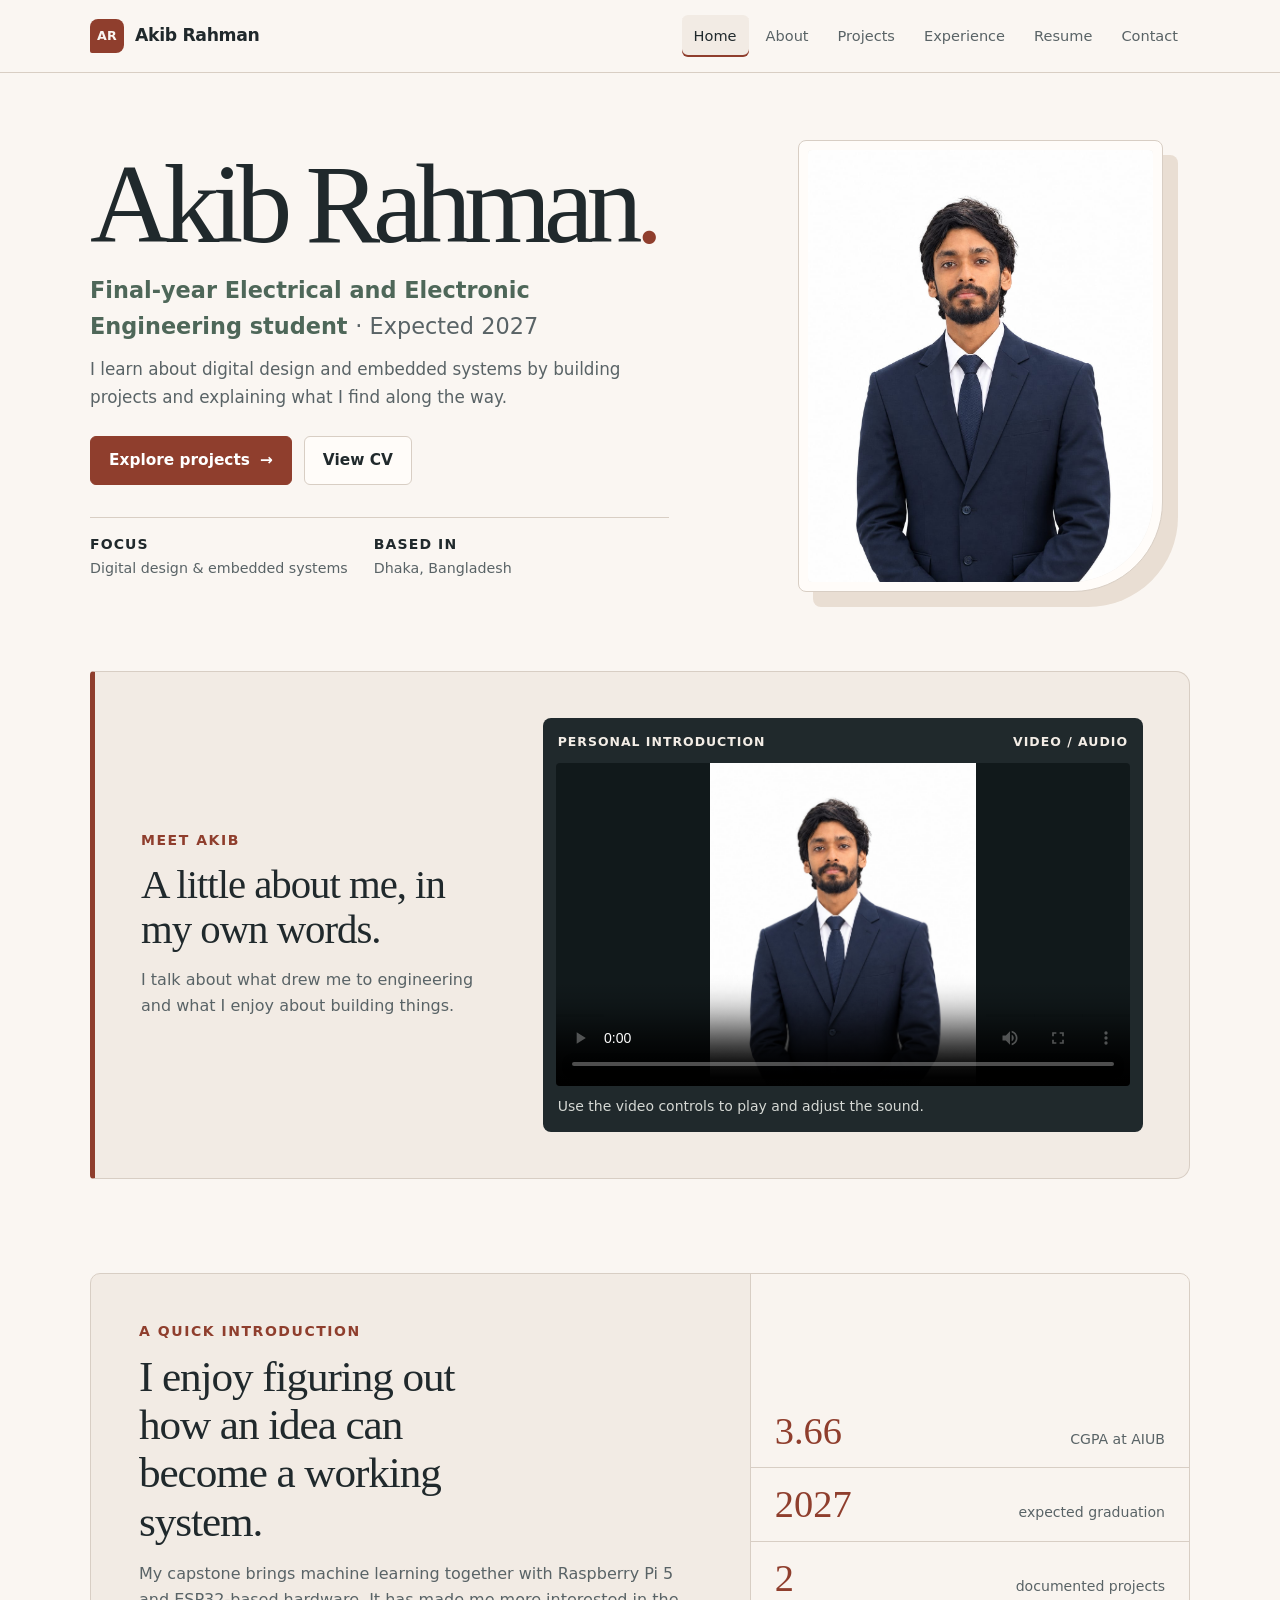
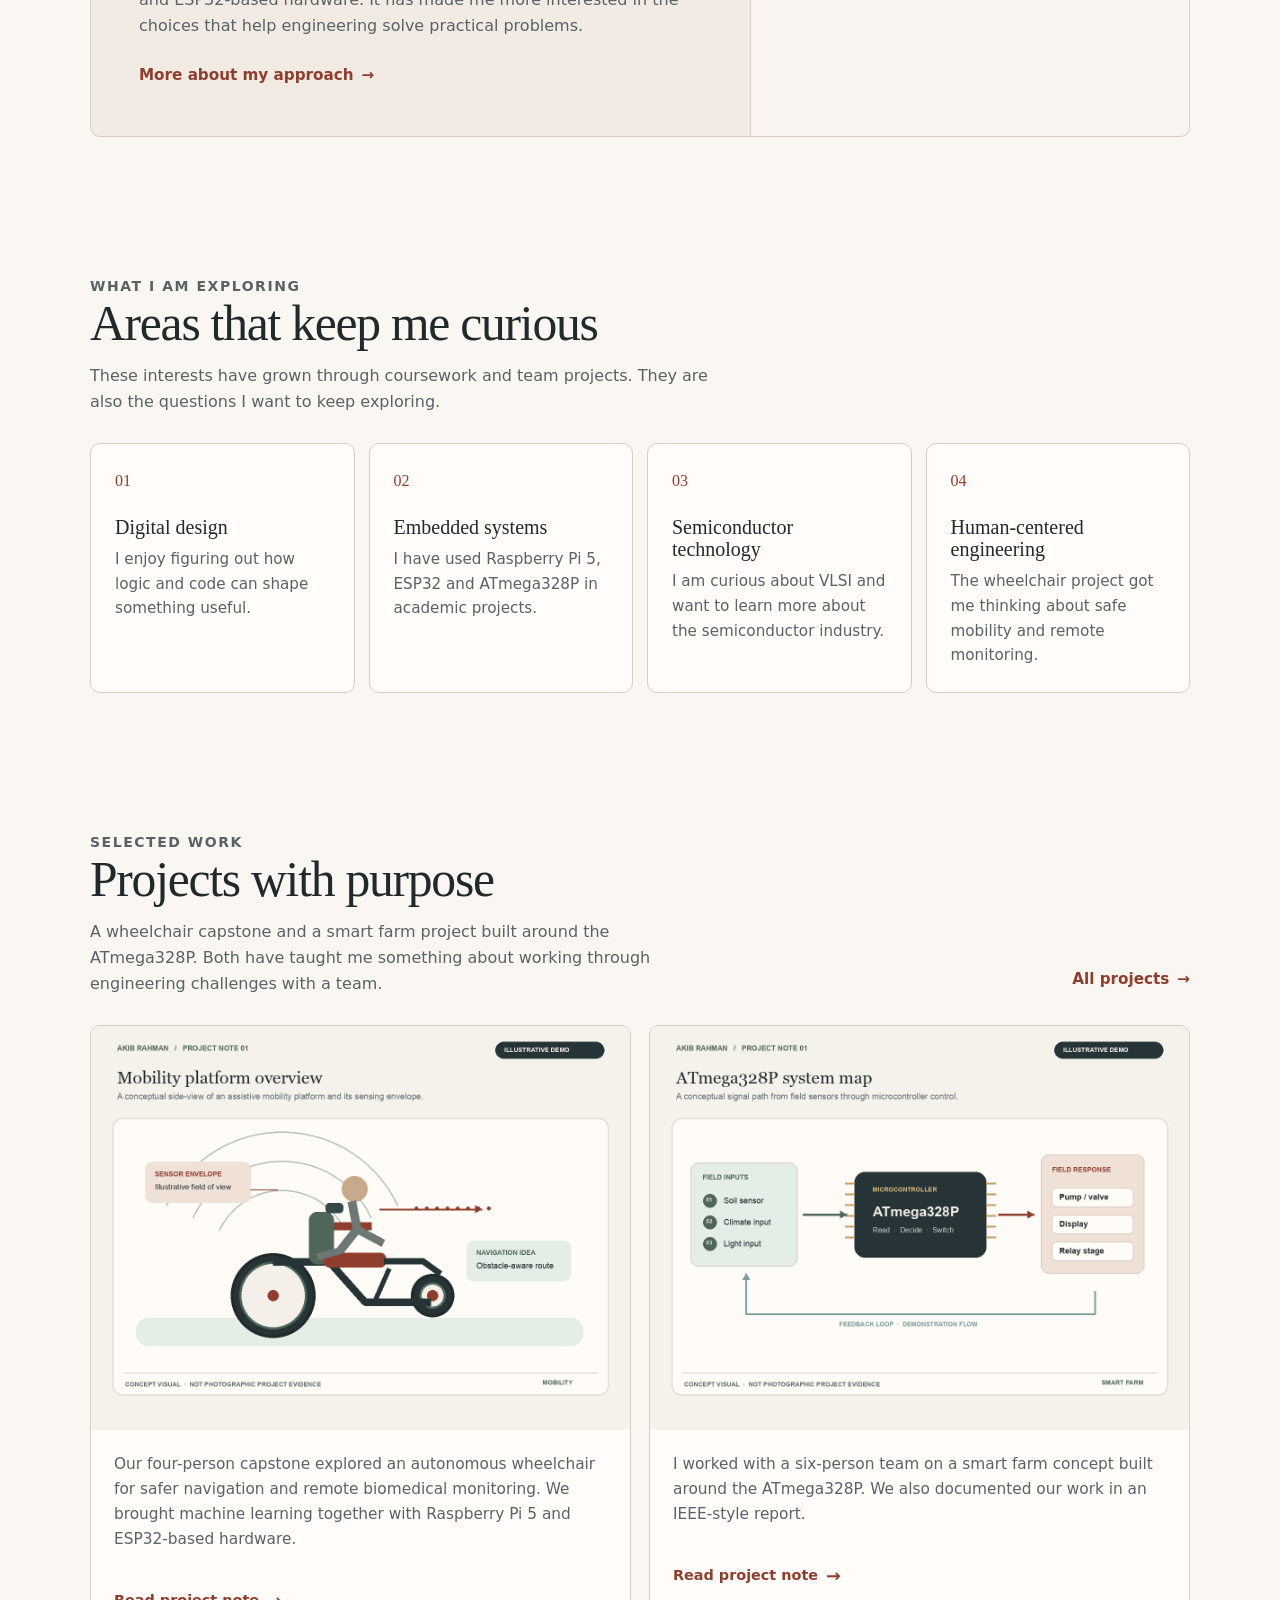
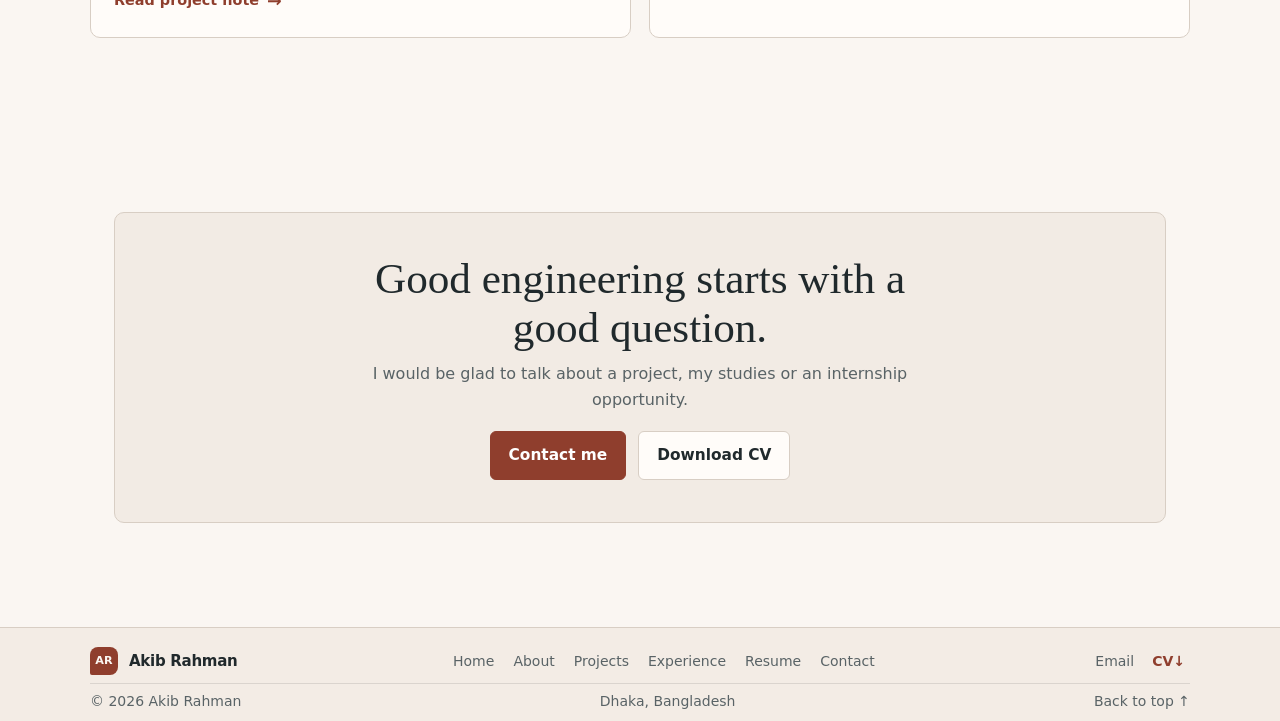
==== commit a8167a07: "Update portfolio website content Co-authored-by: Copilot <223556219+Copilot@users.noreply.github.com" ====
--- a/index.html
+++ b/index.html
@@ -31,47 +31,46 @@
 <main>
 <section class="wrap hero">
 <div class="hero-copy">
-<p class="hero-hi">EEE · AIUB · DHAKA</p>
 <h1>Akib Rahman<span class="hero-period">.</span></h1>
 <p class="hero-role">Final-year Electrical and Electronic Engineering student <span>· Expected 2027</span></p>
-<p class="hero-text">I am interested in digital design and embedded systems and I learn by building and testing engineering ideas and explaining what I find.</p>
+<p class="hero-text">I learn about digital design and embedded systems by building projects and explaining what I find along the way.</p>
 <div class="btn-row"><a class="btn primary" href="projects.html">Explore projects <span aria-hidden="true">→</span></a><a class="btn" href="resume.html">View CV</a></div>
 <div class="hero-meta"><span><b>Focus</b> Digital design &amp; embedded systems</span><span><b>Based in</b> Dhaka, Bangladesh</span></div>
 </div>
-<div class="photo-wrap"><div class="photo-frame"><img src="assets/akib-rahman.jpg" alt="Portrait of Akib Rahman" fetchpriority="high"></div><div class="photo-badge">EEE · AIUB · Class of 2027</div></div>
+<div class="photo-wrap"><div class="photo-frame"><img src="assets/akib-rahman.jpg" alt="Portrait of Akib Rahman" fetchpriority="high"></div></div>
 </section>
 <section class="wrap intro-feature" aria-labelledby="intro-title">
-<div class="intro-feature-copy"><p class="section-kicker">Meet Akib</p><h2 id="intro-title">A short hello, before the project notes.</h2><p>In this introduction I share a little about my engineering studies and how I like to work through a project.</p><div class="intro-feature-meta"><span>EEE · AIUB</span><span>Dhaka, Bangladesh</span></div></div>
+<div class="intro-feature-copy"><p class="section-kicker">Meet Akib</p><h2 id="intro-title">A little about me, in my own words.</h2><p>I talk about what drew me to engineering and what I enjoy about building things.</p></div>
 <div class="intro-feature-player"><div class="intro-player-heading"><span>PERSONAL INTRODUCTION</span><span>VIDEO / AUDIO</span></div><video controls playsinline preload="metadata" poster="assets/akib-rahman.jpg" aria-label="Introduction video from Akib Rahman"><source src="assets/Akib_Rahman_Intro.mp4" type="video/mp4"><p>Your browser does not support this video. <a href="assets/Akib_Rahman_Intro.mp4">Download the introduction video</a>.</p></video><p class="intro-player-note">Use the video controls to play and adjust the sound.</p></div>
 </section>
 <section class="wrap section" aria-labelledby="snapshot-title"><div class="snapshot">
-<div class="snapshot-copy"><p class="section-kicker">A quick introduction</p><h2 id="snapshot-title">Curious about what happens between an idea and a working system.</h2><p>My capstone combines machine learning with Raspberry Pi 5 and ESP32-based hardware. I am interested in how careful engineering choices make technology useful in the real world.</p><a class="text-link" href="about.html">More about my approach <span aria-hidden="true">→</span></a></div>
+<div class="snapshot-copy"><p class="section-kicker">A quick introduction</p><h2 id="snapshot-title">I enjoy figuring out how an idea can become a working system.</h2><p>My capstone brings machine learning together with Raspberry Pi 5 and ESP32-based hardware. It has made me more interested in the choices that help engineering solve practical problems.</p><a class="text-link" href="about.html">More about my approach <span aria-hidden="true">→</span></a></div>
 <div class="snapshot-stats">
 <div class="snapshot-stat"><b>3.66</b><span>CGPA at AIUB</span></div>
 <div class="snapshot-stat"><b>2027</b><span>expected graduation</span></div>
 <div class="snapshot-stat"><b>2</b><span>documented projects</span></div>
 </div></div></section>
-<section class="wrap section interests-section"><div class="section-head"><p class="section-kicker">What I am exploring</p><h2>Areas that keep me curious</h2><p>Interests shaped by my coursework, team projects and the questions I want to keep pursuing.</p></div><div class="grid">
-<article class="card interest"><span class="interest-index">01</span><h3>Digital design</h3><p>Exploring how logic and code shape practical engineering systems.</p></article>
-<article class="card interest"><span class="interest-index">02</span><h3>Embedded systems</h3><p>Working with Raspberry Pi 5, ESP32 and ATmega328P in academic projects.</p></article>
-<article class="card interest"><span class="interest-index">03</span><h3>Semiconductor technology</h3><p>Motivated to learn more about VLSI and the semiconductor industry.</p></article>
-<article class="card interest"><span class="interest-index">04</span><h3>Human-centered engineering</h3><p>Interested in projects focused on safe mobility and remote monitoring.</p></article>
+<section class="wrap section interests-section"><div class="section-head"><p class="section-kicker">What I am exploring</p><h2>Areas that keep me curious</h2><p>These interests have grown through coursework and team projects. They are also the questions I want to keep exploring.</p></div><div class="grid">
+<article class="card interest"><span class="interest-index">01</span><h3>Digital design</h3><p>I enjoy figuring out how logic and code can shape something useful.</p></article>
+<article class="card interest"><span class="interest-index">02</span><h3>Embedded systems</h3><p>I have used Raspberry Pi 5, ESP32 and ATmega328P in academic projects.</p></article>
+<article class="card interest"><span class="interest-index">03</span><h3>Semiconductor technology</h3><p>I am curious about VLSI and want to learn more about the semiconductor industry.</p></article>
+<article class="card interest"><span class="interest-index">04</span><h3>Human-centered engineering</h3><p>The wheelchair project got me thinking about safe mobility and remote monitoring.</p></article>
 </div></section>
-<section class="wrap section"><div class="section-head section-head-row"><div><p class="section-kicker">Selected work</p><h2>Projects with purpose</h2><p>A mobility-focused capstone and a microcontroller-based smart farm system.</p></div><a class="text-link" href="projects.html">All projects <span aria-hidden="true">→</span></a></div><div class="projects-grid">
+<section class="wrap section"><div class="section-head section-head-row"><div><p class="section-kicker">Selected work</p><h2>Projects with purpose</h2><p>A wheelchair capstone and a smart farm project built around the ATmega328P. Both have taught me something about working through engineering challenges with a team.</p></div><a class="text-link" href="projects.html">All projects <span aria-hidden="true">→</span></a></div><div class="projects-grid">
 <a class="tile" href="project-autonomous-wheelchair.html">
 <div class="tile-img"><img src="projects/autonomous-wheelchair/wheelchair-demo-01.png" alt="Autonomous Wheelchair for Safe Navigation and Remote Biomedical Monitoring" loading="eager"></div>
-<div class="tile-body"><p>A four-person capstone integrating machine learning with Raspberry Pi 5 and ESP32-based hardware for safe navigation and remote biomedical monitoring.</p><span class="more">Read project note <b aria-hidden="true">→</b></span></div>
+<div class="tile-body"><p>Our four-person capstone explored an autonomous wheelchair for safer navigation and remote biomedical monitoring. We brought machine learning together with Raspberry Pi 5 and ESP32-based hardware.</p><span class="more">Read project note <b aria-hidden="true">→</b></span></div>
 </a>
 <a class="tile" href="project-atmega328p-smart-farm.html">
 <div class="tile-img"><img src="projects/atmega328p-smart-farm/farm-demo-01.png" alt="ATmega328P Smart Farm System" loading="eager"></div>
-<div class="tile-body"><p>A six-member group project centred on an ATmega328P-based smart farm system and IEEE-style technical reporting.</p><span class="more">Read project note <b aria-hidden="true">→</b></span></div>
+<div class="tile-body"><p>I worked with a six-person team on a smart farm concept built around the ATmega328P. We also documented our work in an IEEE-style report.</p><span class="more">Read project note <b aria-hidden="true">→</b></span></div>
 </a>
 </div></section>
 <div class="section">
 <section class="wrap">
 <div class="cta reveal">
 <h2>Good engineering starts with a good question.</h2>
-<p>I am happy to talk about my projects, engineering studies or internship opportunities.</p>
+<p>I would be glad to talk about a project, my studies or an internship opportunity.</p>
 <div class="btn-row"><a class="btn primary" href="contact.html">Contact me</a><a class="btn" href="assets/Akib_Rahman_CV.pdf" download>Download CV</a></div>
 </div>
 </section>
--- a/style.css
+++ b/style.css
@@ -47,7 +47,7 @@
 .menu-check:checked + .menu-btn span:nth-child(2) { opacity: 0; }
 .menu-check:checked + .menu-btn span:last-child { transform: translateY(-6px) rotate(-45deg); }
 
-/* Buttons, labels, and page rhythm */
+/* Buttons and labels — page rhythm */
 .btn { display: inline-flex; align-items: center; justify-content: center; gap: 10px; min-height: 48px; padding: 11px 18px; border: 1px solid var(--line); border-radius: 6px; background: var(--paper); color: var(--ink); text-decoration: none; font-size: .96rem; font-weight: 650; transition: background .18s ease, border-color .18s ease, transform .18s ease; }
 .btn:hover { border-color: var(--accent); transform: translateY(-1px); }
 .btn.primary { background: var(--accent); color: #fff; border-color: var(--accent); }
@@ -221,7 +221,7 @@
 .to-top { color: var(--muted); text-decoration: none; }
 .to-top:hover { color: var(--accent); }
 
-/* Small screens, visible keyboard focus, and reduced motion */
+/* Small screens — visible keyboard focus — reduced motion */
 @keyframes grow { to { transform: scaleX(1); } }
 @media (max-width: 900px) {
   .hero { min-height: 0; gap: 46px; padding-block: 52px 58px; }
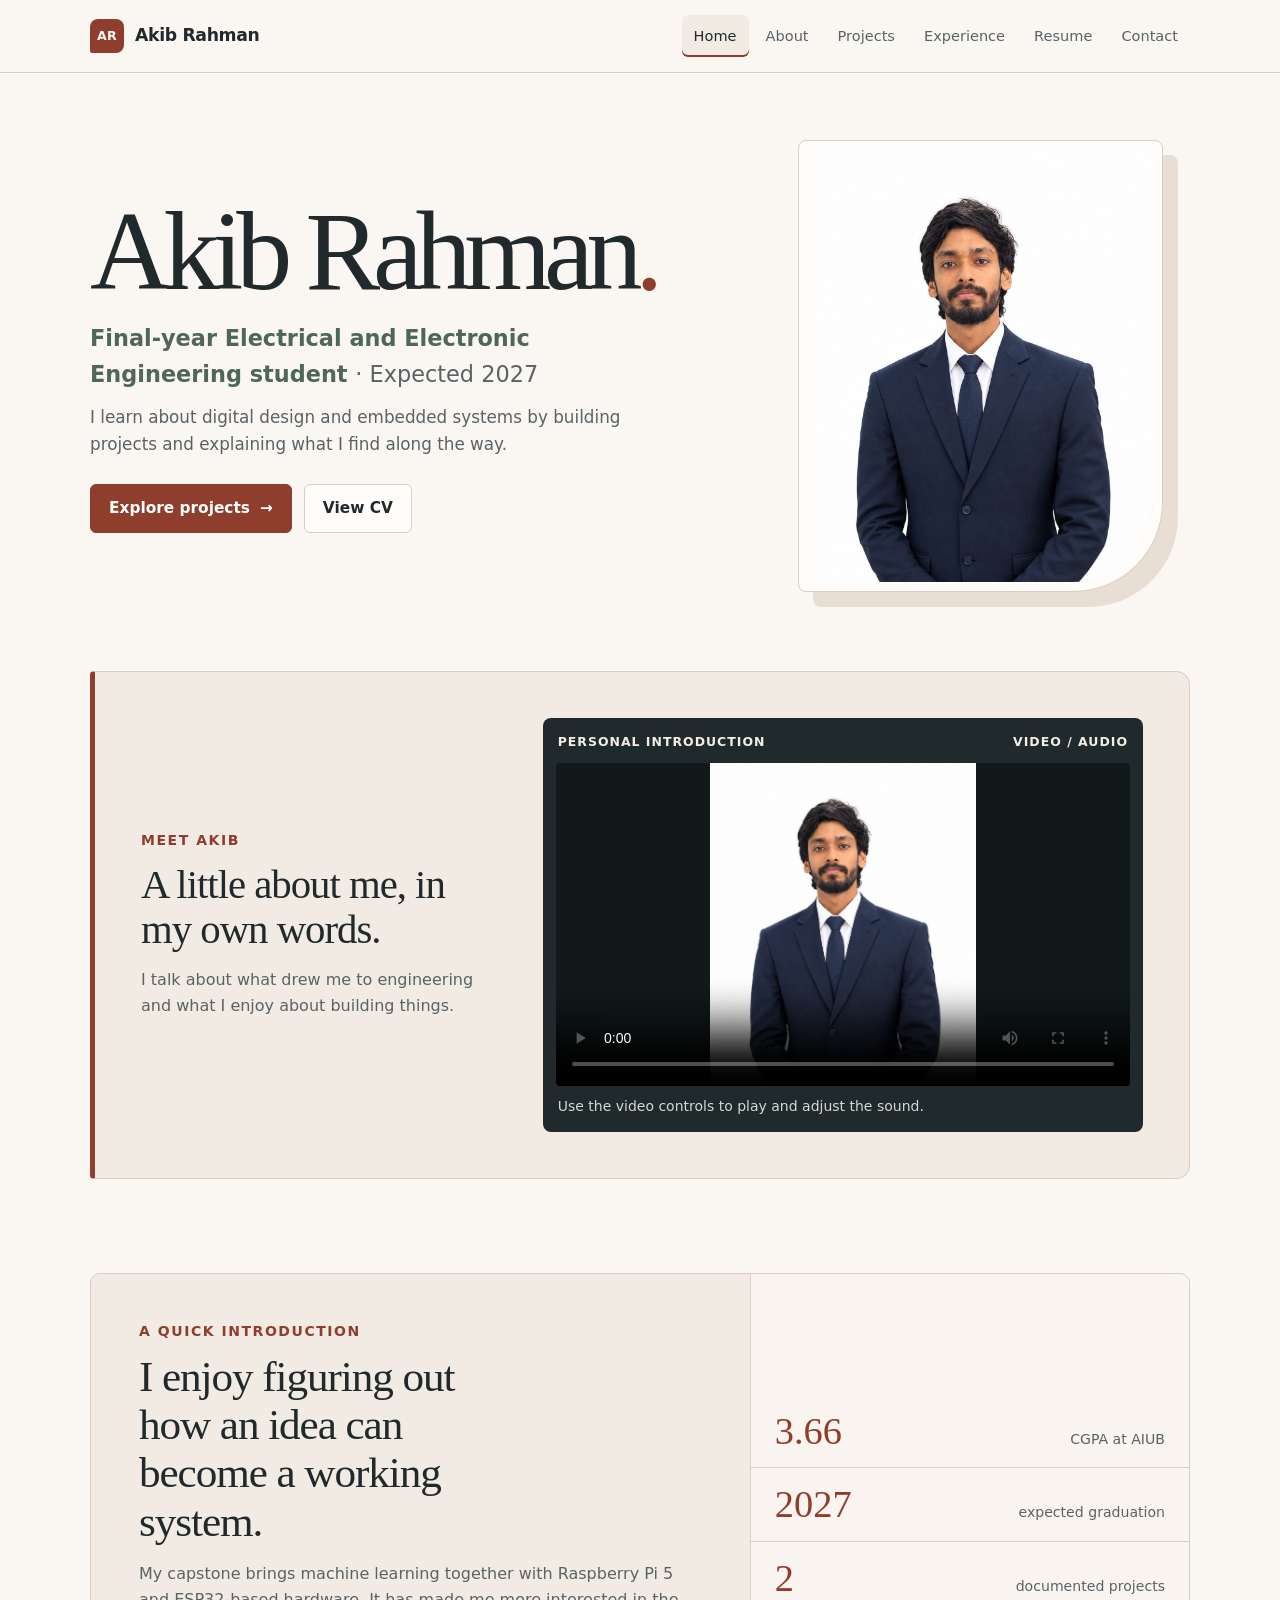
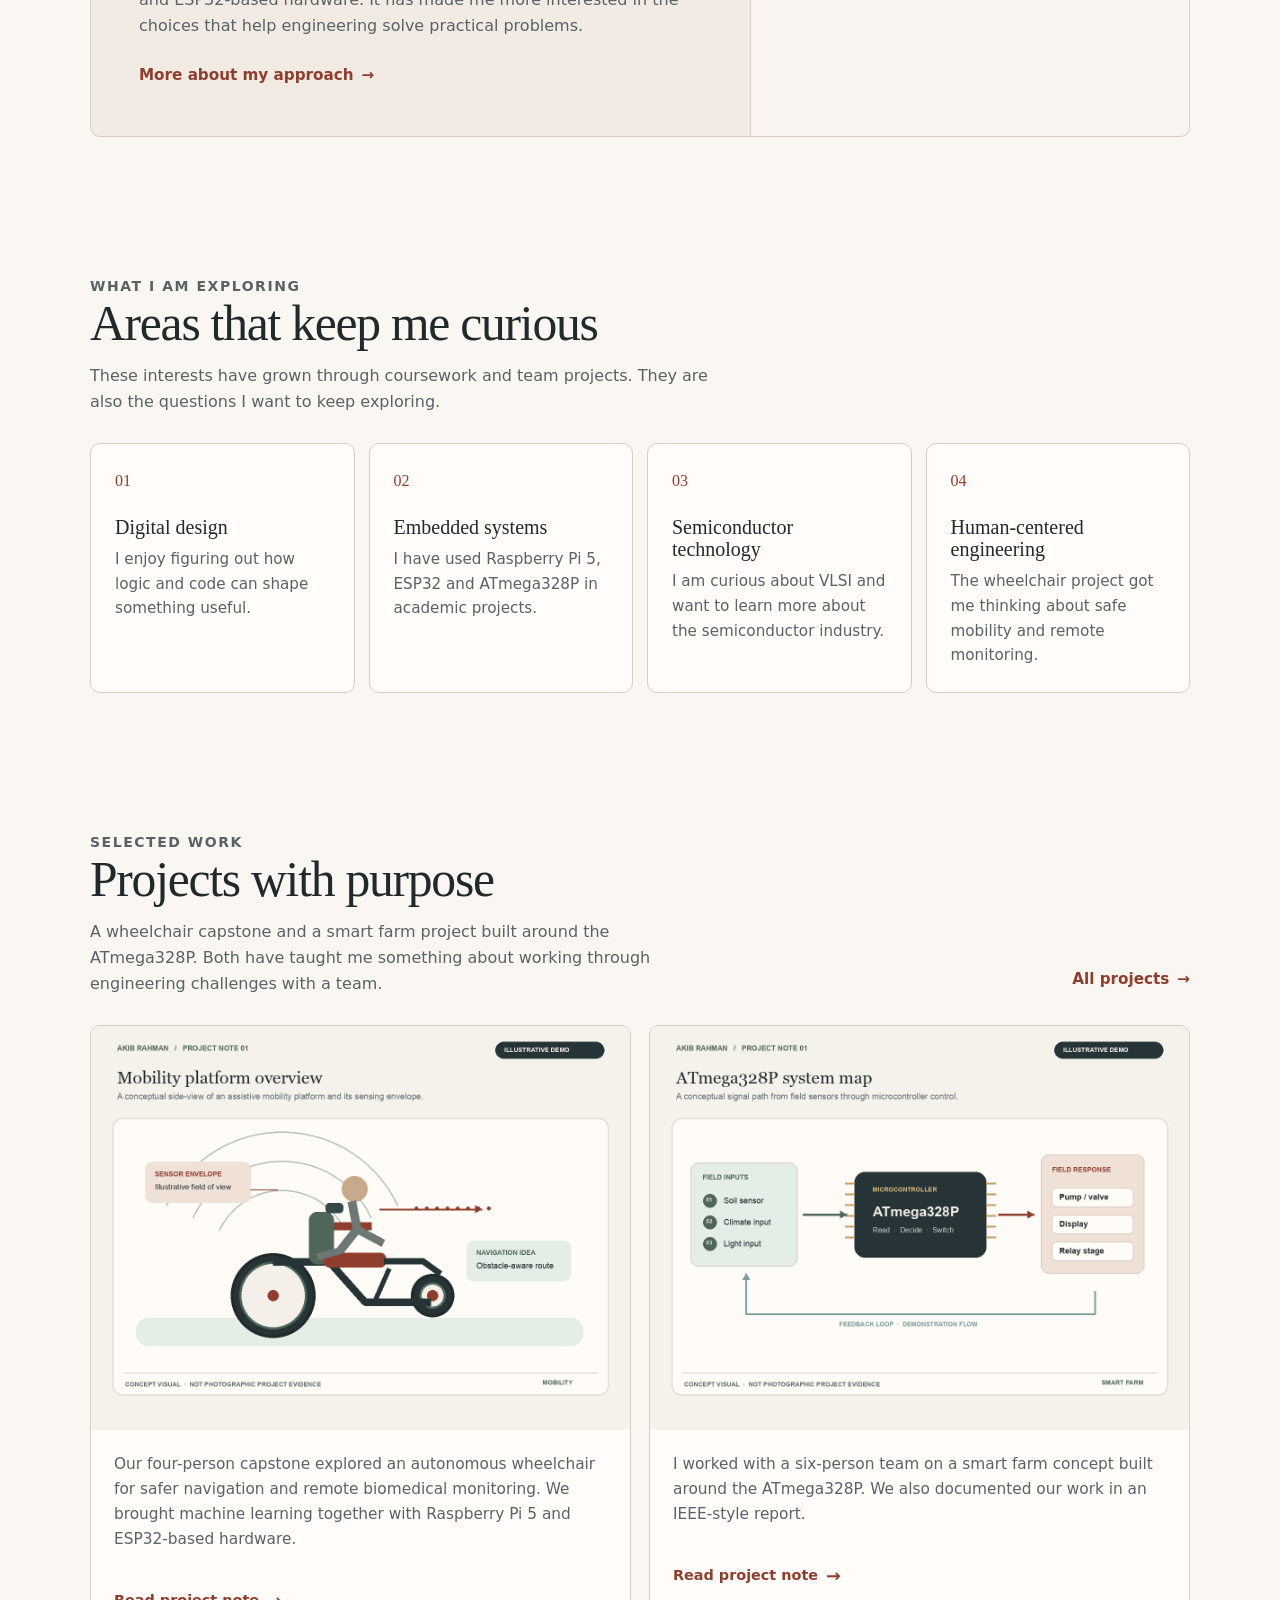
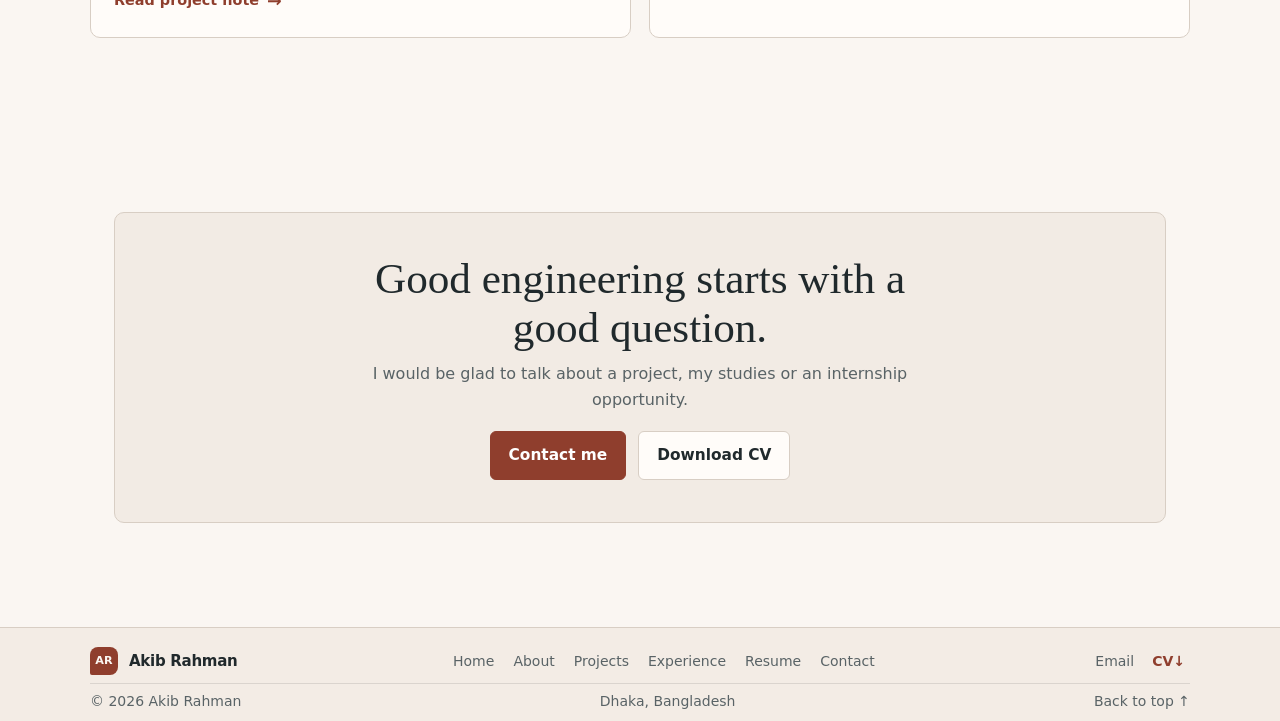
==== commit 83710ca7: "Refine portfolio page layout Co-authored-by: Copilot <223556219+Copilot@users.noreply.github.com>" ====
--- a/index.html
+++ b/index.html
@@ -35,7 +35,6 @@
 <p class="hero-role">Final-year Electrical and Electronic Engineering student <span>· Expected 2027</span></p>
 <p class="hero-text">I learn about digital design and embedded systems by building projects and explaining what I find along the way.</p>
 <div class="btn-row"><a class="btn primary" href="projects.html">Explore projects <span aria-hidden="true">→</span></a><a class="btn" href="resume.html">View CV</a></div>
-<div class="hero-meta"><span><b>Focus</b> Digital design &amp; embedded systems</span><span><b>Based in</b> Dhaka, Bangladesh</span></div>
 </div>
 <div class="photo-wrap"><div class="photo-frame"><img src="assets/akib-rahman.jpg" alt="Portrait of Akib Rahman" fetchpriority="high"></div></div>
 </section>
--- a/style.css
+++ b/style.css
@@ -16,8 +16,9 @@
   --head: Georgia, "Times New Roman", serif;
 }
 * { box-sizing: border-box; }
-html { scroll-behavior: smooth; }
-body { margin: 0; background: var(--bg); color: var(--ink); font-family: var(--body); font-size: 16px; line-height: 1.62; overflow-x: hidden; }
+html { min-height: 100%; scroll-behavior: smooth; }
+body { min-height: 100vh; min-height: 100dvh; display: flex; flex-direction: column; margin: 0; background: var(--bg); color: var(--ink); font-family: var(--body); font-size: 16px; line-height: 1.62; overflow-x: hidden; }
+main { flex: 1 0 auto; }
 img { display: block; max-width: 100%; }
 a { color: inherit; }
 button, input, textarea { font: inherit; }
